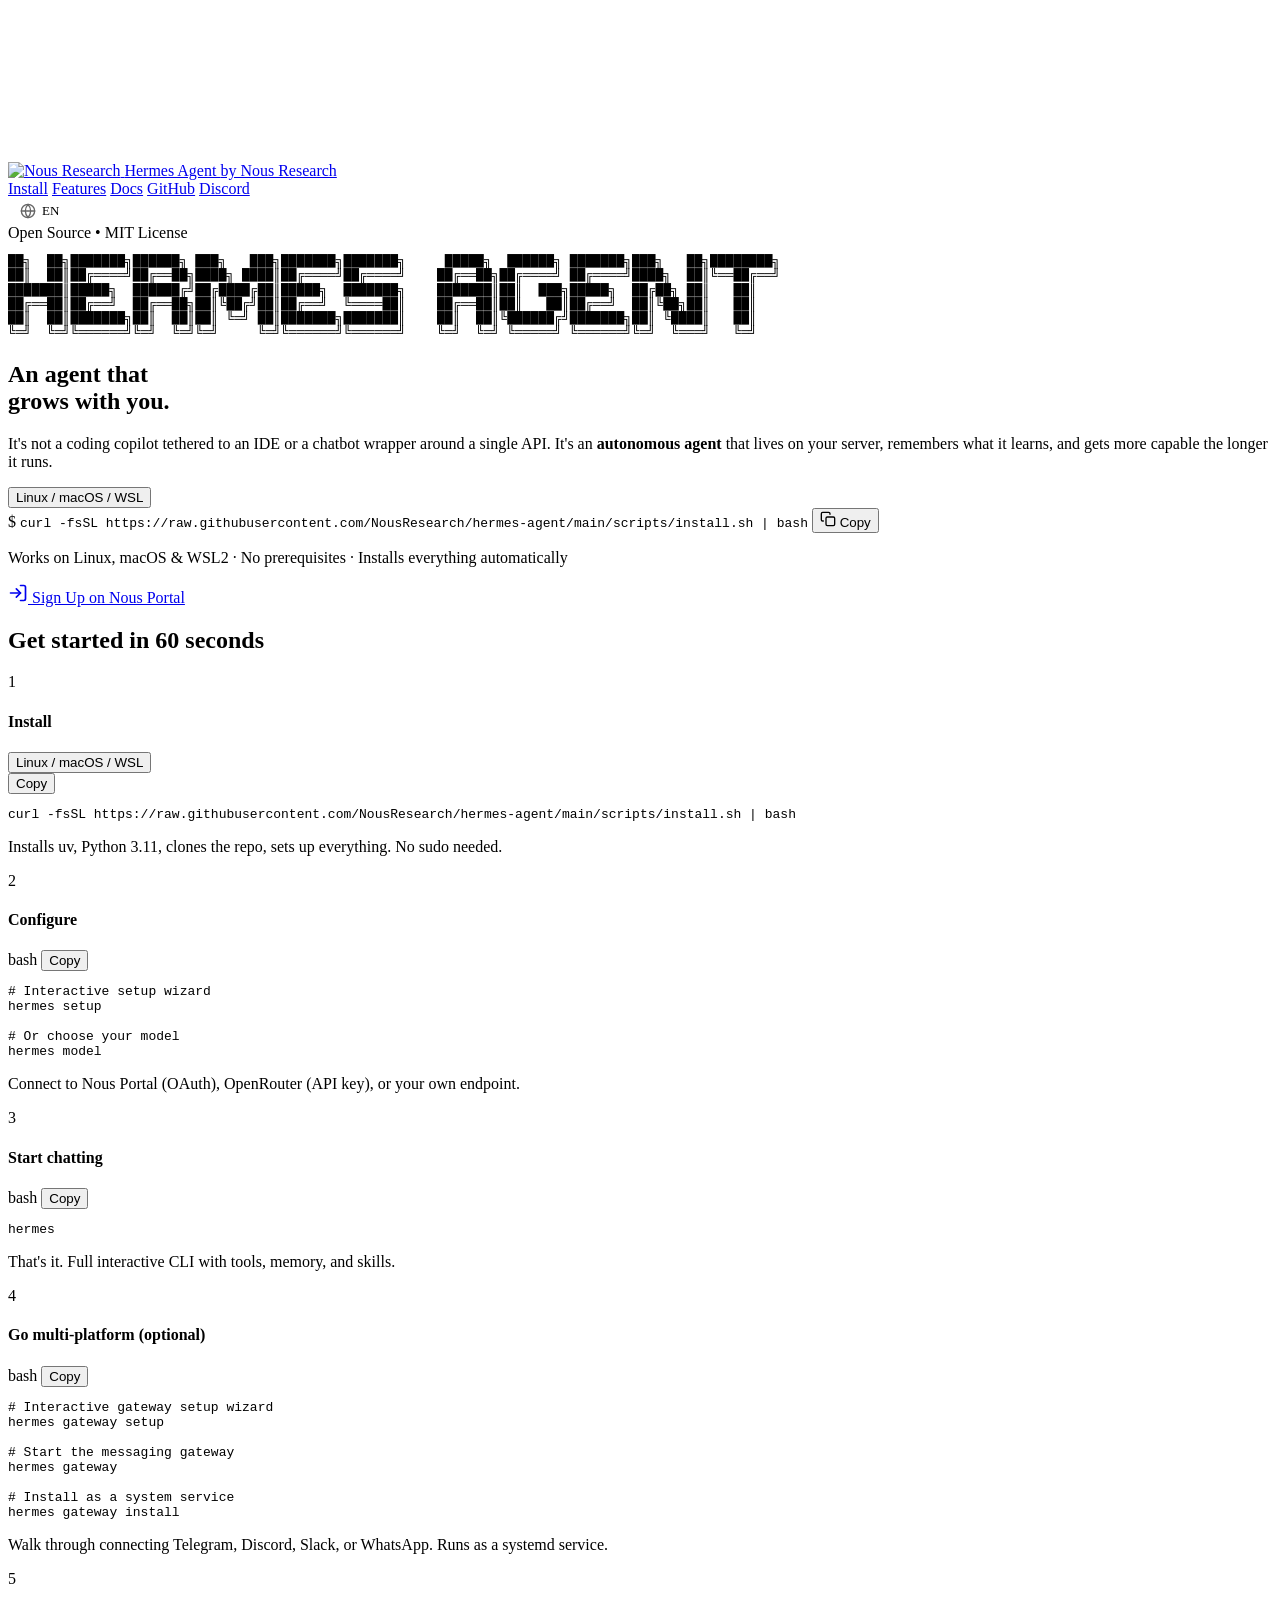
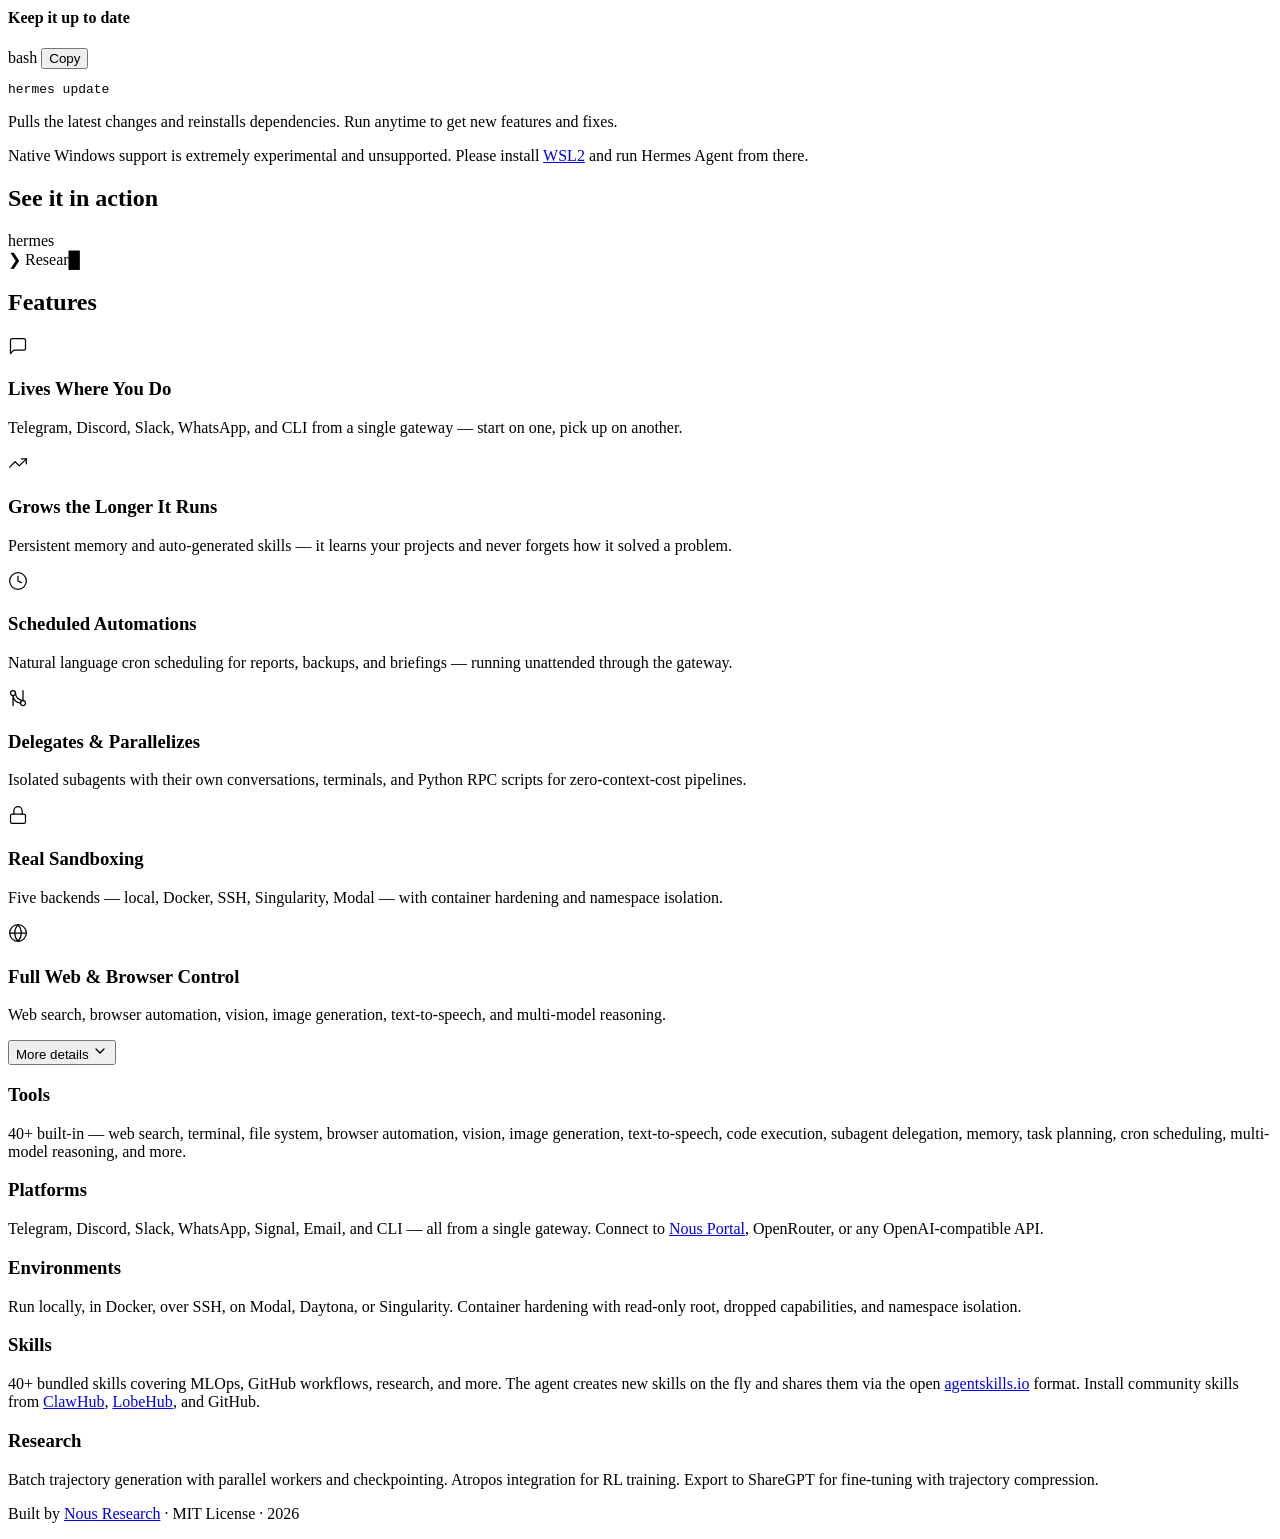
==== landingpage/index.html @ 20d43cd0 "feat: add SEO files and browser locale auto-redirect - Add robots.txt and sitemap.xml with hreflang " ====
<!doctype html>
<html lang="en">
  <head>
    <meta charset="UTF-8" />
    <meta name="viewport" content="width=device-width, initial-scale=1.0" />
    <title>Hermes Agent — An Agent That Grows With You</title>
    <meta
      name="description"
      content="An open-source agent that grows with you — learns your projects, builds its own skills, and reaches you wherever you are. By Nous Research."
    />
    <meta name="theme-color" content="#0A0E1A" />

    <meta property="og:title" content="Hermes Agent — AI Agent Framework" />
    <meta
      property="og:description"
      content="An open-source agent that grows with you. Install it, give it your messaging accounts, and it becomes a persistent personal agent — learning your projects, building its own skills, and reaching you wherever you are."
    />
    <meta property="og:type" content="website" />
    <meta property="og:url" content="https://hermes-agent.org" />
    <meta
      property="og:image"
      content="https://hermes-agent.org/hermes-agent-banner.png"
    />

    <link rel="alternate" hreflang="en" href="https://hermes-agent.org/" />
    <link rel="alternate" hreflang="ja" href="https://hermes-agent.org/ja/" />
    <link rel="alternate" hreflang="x-default" href="https://hermes-agent.org/" />
    <link rel="canonical" href="https://hermes-agent.org/" />

    <link rel="preconnect" href="https://fonts.googleapis.com" />
    <link rel="preconnect" href="https://fonts.gstatic.com" crossorigin />
    <link
      href="https://fonts.googleapis.com/css2?family=Inter:wght@300;400;500;600;700&family=JetBrains+Mono:wght@400;500&display=swap"
      rel="stylesheet"
    />

    <script
      src="https://cdnjs.cloudflare.com/ajax/libs/three.js/r128/three.min.js"
      defer
    ></script>
    <link rel="stylesheet" href="style.css" />
    <link rel="stylesheet" href="lang-switcher.css" />
    <link rel="icon" type="image/x-icon" href="favicon.ico" />
    <link rel="icon" type="image/png" sizes="32x32" href="favicon-32x32.png" />
    <link rel="icon" type="image/png" sizes="16x16" href="favicon-16x16.png" />
    <link rel="apple-touch-icon" sizes="180x180" href="apple-touch-icon.png" />
  </head>
  <body>
    <canvas id="noise-overlay"></canvas>

    <div class="ambient-glow glow-1"></div>
    <div class="ambient-glow glow-2"></div>

    <nav class="nav">
      <div class="nav-inner">
        <a href="#" class="nav-logo">
          <img src="nous-logo.png" alt="Nous Research" class="nav-nous-logo" />
          <span class="nav-brand"
            >Hermes Agent <span class="nav-by">by Nous Research</span></span
          >
        </a>
        <div class="nav-links">
          <a href="#install">Install</a>
          <a href="#features">Features</a>
          <a href="/docs/">Docs</a>
          <a
            href="https://github.com/NousResearch/hermes-agent"
            target="_blank"
            rel="noopener"
            >GitHub</a
          >
          <a
            href="https://discord.gg/NousResearch"
            target="_blank"
            rel="noopener"
            >Discord</a
          >
          <div class="lang-switcher">
            <button class="lang-btn" onclick="toggleLangMenu()" aria-label="Switch language">
              <svg width="16" height="16" viewBox="0 0 24 24" fill="none" stroke="currentColor" stroke-width="2" stroke-linecap="round" stroke-linejoin="round">
                <circle cx="12" cy="12" r="10"/>
                <line x1="2" y1="12" x2="22" y2="12"/>
                <path d="M12 2a15.3 15.3 0 0 1 4 10 15.3 15.3 0 0 1-4 10 15.3 15.3 0 0 1-4-10 15.3 15.3 0 0 1 4-10z"/>
              </svg>
              EN
            </button>
            <div class="lang-menu" id="lang-menu">
              <a href="/" class="active">English</a>
              <a href="/ja/">日本語</a>
            </div>
          </div>
        </div>
        <div class="nav-right-mobile">
          <div class="lang-switcher">
            <button class="lang-btn" onclick="toggleLangMenu()" aria-label="Switch language">
              <svg width="16" height="16" viewBox="0 0 24 24" fill="none" stroke="currentColor" stroke-width="2" stroke-linecap="round" stroke-linejoin="round">
                <circle cx="12" cy="12" r="10"/>
                <line x1="2" y1="12" x2="22" y2="12"/>
                <path d="M12 2a15.3 15.3 0 0 1 4 10 15.3 15.3 0 0 1-4 10 15.3 15.3 0 0 1-4-10 15.3 15.3 0 0 1 4-10z"/>
              </svg>
              EN
            </button>
            <div class="lang-menu" id="lang-menu-mobile">
              <a href="/" class="active">English</a>
              <a href="/ja/">日本語</a>
            </div>
          </div>
          <button
          class="nav-hamburger"
          id="nav-hamburger"
          onclick="toggleMobileNav()"
          aria-label="Toggle menu"
        >
          <span class="hamburger-bar"></span>
          <span class="hamburger-bar"></span>
          <span class="hamburger-bar"></span>
        </button>
        <div class="nav-mobile" id="nav-mobile">
          <a href="#install" onclick="toggleMobileNav()">Install</a>
          <a href="#features" onclick="toggleMobileNav()">Features</a>
          <a href="/docs/">Docs</a>
          <a
            href="https://github.com/NousResearch/hermes-agent"
            target="_blank"
            rel="noopener"
            >GitHub</a
          >
          <a
            href="https://discord.gg/NousResearch"
            target="_blank"
            rel="noopener"
            >Discord</a
          >
        </div>
      </div>
    </nav>

    <section class="hero">
      <div class="hero-content">
        <div class="hero-badge">
          <span class="badge-dot"></span>
          Open Source &bull; MIT License
        </div>

        <!-- prettier-ignore -->
        <pre class="hero-ascii" aria-hidden="true" style="font-family: monospace; line-height: 1.1">
██╗  ██╗███████╗██████╗ ███╗   ███╗███████╗███████╗     █████╗  ██████╗ ███████╗███╗   ██╗████████╗
██║  ██║██╔════╝██╔══██╗████╗ ████║██╔════╝██╔════╝    ██╔══██╗██╔════╝ ██╔════╝████╗  ██║╚══██╔══╝
███████║█████╗  ██████╔╝██╔████╔██║█████╗  ███████╗    ███████║██║  ███╗█████╗  ██╔██╗ ██║   ██║   
██╔══██║██╔══╝  ██╔══██╗██║╚██╔╝██║██╔══╝  ╚════██║    ██╔══██║██║   ██║██╔══╝  ██║╚██╗██║   ██║   
██║  ██║███████╗██║  ██║██║ ╚═╝ ██║███████╗███████║    ██║  ██║╚██████╔╝███████╗██║ ╚████║   ██║   
╚═╝  ╚═╝╚══════╝╚═╝  ╚═╝╚═╝     ╚═╝╚══════╝╚══════╝    ╚═╝  ╚═╝ ╚═════╝ ╚══════╝╚═╝  ╚═══╝   ╚═╝   
</pre>

        <h1 class="hero-title">
          An agent that<br />
          <span class="hero-gradient">grows with you.</span>
        </h1>

        <p class="hero-subtitle">
          It's not a coding copilot tethered to an IDE or a chatbot wrapper
          around a single API. It's an <strong>autonomous agent</strong> that
          lives on your server, remembers what it learns, and gets more capable
          the longer it runs.
        </p>

        <div class="hero-install">
          <div class="install-widget">
            <div class="install-widget-header">
              <div class="install-dots">
                <span class="dot dot-red"></span>
                <span class="dot dot-yellow"></span>
                <span class="dot dot-green"></span>
              </div>
              <div class="install-tabs">
                <button
                  class="install-tab active"
                  data-platform="linux"
                  onclick="switchPlatform('linux')"
                >
                  Linux / macOS / WSL
                </button>
              </div>
            </div>
            <div class="install-widget-body">
              <span class="install-prompt" id="install-prompt">$</span>
              <code id="install-command"
                >curl -fsSL
                https://raw.githubusercontent.com/NousResearch/hermes-agent/main/scripts/install.sh
                | bash</code
              >
              <button
                class="copy-btn"
                onclick="copyInstall()"
                title="Copy to clipboard"
              >
                <svg
                  width="16"
                  height="16"
                  viewBox="0 0 24 24"
                  fill="none"
                  stroke="currentColor"
                  stroke-width="2"
                  stroke-linecap="round"
                  stroke-linejoin="round"
                >
                  <rect x="9" y="9" width="13" height="13" rx="2" ry="2" />
                  <path
                    d="M5 15H4a2 2 0 0 1-2-2V4a2 2 0 0 1 2-2h9a2 2 0 0 1 2 2v1"
                  />
                </svg>
                <span class="copy-text">Copy</span>
              </button>
            </div>
          </div>
          <p class="install-note" id="install-note">
            Works on Linux, macOS & WSL2 · No prerequisites · Installs
            everything automatically
          </p>
        </div>

        <div class="hero-links">
          <a
            href="https://portal.nousresearch.com"
            class="btn btn-primary"
            target="_blank"
            rel="noopener"
          >
            <svg
              width="20"
              height="20"
              viewBox="0 0 24 24"
              fill="none"
              stroke="currentColor"
              stroke-width="2"
              stroke-linecap="round"
              stroke-linejoin="round"
            >
              <path d="M15 3h4a2 2 0 0 1 2 2v14a2 2 0 0 1-2 2h-4" />
              <polyline points="10 17 15 12 10 7" />
              <line x1="15" y1="12" x2="3" y2="12" />
            </svg>
            Sign Up on Nous Portal
          </a>
        </div>
      </div>
    </section>

    <section class="section section-install" id="install">
      <div class="container">
        <div class="section-header">
          <h2>Get started in 60 seconds</h2>
        </div>

        <div class="install-steps">
          <div class="install-step">
            <div class="step-number">1</div>
            <div class="step-content">
              <h4>Install</h4>
              <div class="code-block">
                <div class="code-header">
                  <div class="code-tabs">
                    <button
                      class="code-tab active"
                      data-platform="linux"
                      onclick="switchStepPlatform('linux')"
                    >
                      Linux / macOS / WSL
                    </button>
                  </div>
                  <button
                    class="copy-btn"
                    id="step1-copy"
                    onclick="copyText(this)"
                    data-text="curl -fsSL https://raw.githubusercontent.com/NousResearch/hermes-agent/main/scripts/install.sh | bash"
                  >
                    Copy
                  </button>
                </div>
                <pre><code id="step1-command">curl -fsSL https://raw.githubusercontent.com/NousResearch/hermes-agent/main/scripts/install.sh | bash</code></pre>
              </div>
              <p class="step-note" id="step1-note">
                Installs uv, Python 3.11, clones the repo, sets up everything.
                No sudo needed.
              </p>
            </div>
          </div>

          <div class="install-step">
            <div class="step-number">2</div>
            <div class="step-content">
              <h4>Configure</h4>
              <div class="code-block">
                <div class="code-header">
                  <span>bash</span>
                  <button
                    class="copy-btn"
                    onclick="copyText(this)"
                    data-text="hermes setup"
                  >
                    Copy
                  </button>
                </div>
                <pre><code><span class="code-comment"># Interactive setup wizard</span>
hermes setup

<span class="code-comment"># Or choose your model</span>
hermes model</code></pre>
              </div>
              <p class="step-note">
                Connect to Nous Portal (OAuth), OpenRouter (API key), or your
                own endpoint.
              </p>
            </div>
          </div>

          <div class="install-step">
            <div class="step-number">3</div>
            <div class="step-content">
              <h4>Start chatting</h4>
              <div class="code-block">
                <div class="code-header">
                  <span>bash</span>
                  <button
                    class="copy-btn"
                    onclick="copyText(this)"
                    data-text="hermes"
                  >
                    Copy
                  </button>
                </div>
                <pre><code>hermes</code></pre>
              </div>
              <p class="step-note">
                That's it. Full interactive CLI with tools, memory, and skills.
              </p>
            </div>
          </div>

          <div class="install-step">
            <div class="step-number">4</div>
            <div class="step-content">
              <h4>
                Go multi-platform <span class="step-optional">(optional)</span>
              </h4>
              <div class="code-block">
                <div class="code-header">
                  <span>bash</span>
                  <button
                    class="copy-btn"
                    onclick="copyText(this)"
                    data-text="hermes gateway setup"
                  >
                    Copy
                  </button>
                </div>
                <pre><code><span class="code-comment"># Interactive gateway setup wizard</span>
hermes gateway setup

<span class="code-comment"># Start the messaging gateway</span>
hermes gateway

<span class="code-comment"># Install as a system service</span>
hermes gateway install</code></pre>
              </div>
              <p class="step-note">
                Walk through connecting Telegram, Discord, Slack, or WhatsApp.
                Runs as a systemd service.
              </p>
            </div>
          </div>

          <div class="install-step">
            <div class="step-number">5</div>
            <div class="step-content">
              <h4>Keep it up to date</h4>
              <div class="code-block">
                <div class="code-header">
                  <span>bash</span>
                  <button
                    class="copy-btn"
                    onclick="copyText(this)"
                    data-text="hermes update"
                  >
                    Copy
                  </button>
                </div>
                <pre><code>hermes update</code></pre>
              </div>
              <p class="step-note">
                Pulls the latest changes and reinstalls dependencies. Run
                anytime to get new features and fixes.
              </p>
            </div>
          </div>
        </div>

        <div class="install-windows">
          <p>
            Native Windows support is extremely experimental and unsupported.
            Please install
            <a
              href="https://learn.microsoft.com/en-us/windows/wsl/install"
              target="_blank"
              rel="noopener"
              >WSL2</a
            >
            and run Hermes Agent from there.
          </p>
        </div>
      </div>
    </section>

    <!-- Terminal Demo -->
    <section class="section section-demo" id="demo">
      <div class="container">
        <div class="section-header">
          <h2>See it in action</h2>
        </div>

        <div class="terminal-window">
          <div class="terminal-header">
            <div class="terminal-dots">
              <span class="dot dot-red"></span>
              <span class="dot dot-yellow"></span>
              <span class="dot dot-green"></span>
            </div>
            <span class="terminal-title">hermes</span>
          </div>
          <div class="terminal-body" id="terminal-demo"></div>
        </div>
      </div>
    </section>

    <!-- Features + Specs -->
    <section class="section" id="features">
      <div class="container">
        <div class="section-header">
          <h2>Features</h2>
        </div>

        <div class="features-grid">
          <div class="feature-card">
            <div class="feature-header">
              <div class="feature-icon">
                <svg
                  width="20"
                  height="20"
                  viewBox="0 0 24 24"
                  fill="none"
                  stroke="currentColor"
                  stroke-width="1.5"
                  stroke-linecap="round"
                  stroke-linejoin="round"
                >
                  <path
                    d="M21 15a2 2 0 0 1-2 2H7l-4 4V5a2 2 0 0 1 2-2h14a2 2 0 0 1 2 2z"
                  />
                </svg>
              </div>
              <h3>Lives Where You Do</h3>
            </div>
            <p>
              Telegram, Discord, Slack, WhatsApp, and CLI from a single gateway
              — start on one, pick up on another.
            </p>
          </div>

          <div class="feature-card">
            <div class="feature-header">
              <div class="feature-icon">
                <svg
                  width="20"
                  height="20"
                  viewBox="0 0 24 24"
                  fill="none"
                  stroke="currentColor"
                  stroke-width="1.5"
                  stroke-linecap="round"
                  stroke-linejoin="round"
                >
                  <polyline points="22 7 13.5 15.5 8.5 10.5 2 17" />
                  <polyline points="16 7 22 7 22 13" />
                </svg>
              </div>
              <h3>Grows the Longer It Runs</h3>
            </div>
            <p>
              Persistent memory and auto-generated skills — it learns your
              projects and never forgets how it solved a problem.
            </p>
          </div>

          <div class="feature-card">
            <div class="feature-header">
              <div class="feature-icon">
                <svg
                  width="20"
                  height="20"
                  viewBox="0 0 24 24"
                  fill="none"
                  stroke="currentColor"
                  stroke-width="1.5"
                  stroke-linecap="round"
                  stroke-linejoin="round"
                >
                  <circle cx="12" cy="12" r="10" />
                  <polyline points="12 6 12 12 16 14" />
                </svg>
              </div>
              <h3>Scheduled Automations</h3>
            </div>
            <p>
              Natural language cron scheduling for reports, backups, and
              briefings — running unattended through the gateway.
            </p>
          </div>

          <div class="feature-card">
            <div class="feature-header">
              <div class="feature-icon">
                <svg
                  width="20"
                  height="20"
                  viewBox="0 0 24 24"
                  fill="none"
                  stroke="currentColor"
                  stroke-width="1.5"
                  stroke-linecap="round"
                  stroke-linejoin="round"
                >
                  <circle cx="18" cy="18" r="3" />
                  <circle cx="6" cy="6" r="3" />
                  <path d="M6 21V9a9 9 0 0 0 9 9" />
                  <path d="M18 3v12a9 9 0 0 1-9-9" />
                </svg>
              </div>
              <h3>Delegates & Parallelizes</h3>
            </div>
            <p>
              Isolated subagents with their own conversations, terminals, and
              Python RPC scripts for zero-context-cost pipelines.
            </p>
          </div>

          <div class="feature-card">
            <div class="feature-header">
              <div class="feature-icon">
                <svg
                  width="20"
                  height="20"
                  viewBox="0 0 24 24"
                  fill="none"
                  stroke="currentColor"
                  stroke-width="1.5"
                  stroke-linecap="round"
                  stroke-linejoin="round"
                >
                  <rect x="3" y="11" width="18" height="11" rx="2" ry="2" />
                  <path d="M7 11V7a5 5 0 0 1 10 0v4" />
                </svg>
              </div>
              <h3>Real Sandboxing</h3>
            </div>
            <p>
              Five backends — local, Docker, SSH, Singularity, Modal — with
              container hardening and namespace isolation.
            </p>
          </div>

          <div class="feature-card">
            <div class="feature-header">
              <div class="feature-icon">
                <svg
                  width="20"
                  height="20"
                  viewBox="0 0 24 24"
                  fill="none"
                  stroke="currentColor"
                  stroke-width="1.5"
                  stroke-linecap="round"
                  stroke-linejoin="round"
                >
                  <circle cx="12" cy="12" r="10" />
                  <line x1="2" y1="12" x2="22" y2="12" />
                  <path
                    d="M12 2a15.3 15.3 0 0 1 4 10 15.3 15.3 0 0 1-4 10 15.3 15.3 0 0 1-4-10 15.3 15.3 0 0 1 4-10z"
                  />
                </svg>
              </div>
              <h3>Full Web & Browser Control</h3>
            </div>
            <p>
              Web search, browser automation, vision, image generation,
              text-to-speech, and multi-model reasoning.
            </p>
          </div>
        </div>

        <div class="features-more">
          <button class="more-toggle" onclick="toggleSpecs()" id="specs-toggle">
            <span class="toggle-label">More details</span>
            <svg
              class="more-chevron"
              width="16"
              height="16"
              viewBox="0 0 24 24"
              fill="none"
              stroke="currentColor"
              stroke-width="2"
              stroke-linecap="round"
              stroke-linejoin="round"
            >
              <polyline points="6 9 12 15 18 9" />
            </svg>
          </button>
        </div>

        <div class="specs-wrapper" id="specs-wrapper">
          <div class="specs-list">
            <div class="spec-row">
              <h3 class="spec-label">Tools</h3>
              <p class="spec-value">
                40+ built-in — web search, terminal, file system, browser
                automation, vision, image generation, text-to-speech, code
                execution, subagent delegation, memory, task planning, cron
                scheduling, multi-model reasoning, and more.
              </p>
            </div>

            <div class="spec-row">
              <h3 class="spec-label">Platforms</h3>
              <p class="spec-value">
                Telegram, Discord, Slack, WhatsApp, Signal, Email, and CLI — all
                from a single gateway. Connect to
                <a
                  href="https://portal.nousresearch.com"
                  target="_blank"
                  rel="noopener"
                  >Nous Portal</a
                >, OpenRouter, or any OpenAI-compatible API.
              </p>
            </div>

            <div class="spec-row">
              <h3 class="spec-label">Environments</h3>
              <p class="spec-value">
                Run locally, in Docker, over SSH, on Modal, Daytona, or
                Singularity. Container hardening with read-only root, dropped
                capabilities, and namespace isolation.
              </p>
            </div>

            <div class="spec-row">
              <h3 class="spec-label">Skills</h3>
              <p class="spec-value">
                40+ bundled skills covering MLOps, GitHub workflows, research,
                and more. The agent creates new skills on the fly and shares
                them via the open
                <a href="https://agentskills.io" target="_blank" rel="noopener"
                  >agentskills.io</a
                >
                format. Install community skills from
                <a href="https://clawhub.ai" target="_blank" rel="noopener"
                  >ClawHub</a
                >,
                <a href="https://lobehub.com" target="_blank" rel="noopener"
                  >LobeHub</a
                >, and GitHub.
              </p>
            </div>

            <div class="spec-row">
              <h3 class="spec-label">Research</h3>
              <p class="spec-value">
                Batch trajectory generation with parallel workers and
                checkpointing. Atropos integration for RL training. Export to
                ShareGPT for fine-tuning with trajectory compression.
              </p>
            </div>
          </div>
        </div>
      </div>
    </section>

    <footer class="footer">
      <div class="container">
        <p class="footer-copy">
          Built by
          <a href="https://nousresearch.com" target="_blank" rel="noopener"
            >Nous Research</a
          >
          &middot; MIT License &middot; 2026
        </p>
      </div>
    </footer>

    <script src="script.js"></script>
    <script>
      // Auto-redirect Japanese browsers (once, respecting manual choice)
      (function() {
        if (localStorage.getItem('hermes-lang')) return;
        var lang = navigator.language || navigator.userLanguage || '';
        if (lang.substring(0, 2) === 'ja') {
          localStorage.setItem('hermes-lang', 'ja');
          window.location.href = '/ja/';
        }
      })();
    </script>
  </body>
</html>
---- landingpage/lang-switcher.css ----
/* =========================================================================
   Language Switcher
   ========================================================================= */

.lang-switcher {
    position: relative;
}

.lang-btn {
    display: inline-flex;
    align-items: center;
    gap: 6px;
    background: none;
    border: 1px solid var(--border);
    color: var(--text-dim);
    font-family: var(--font-sans);
    font-size: 13px;
    font-weight: 500;
    padding: 5px 12px;
    border-radius: 6px;
    cursor: pointer;
    transition: color 0.2s var(--ease-out-quad), border-color 0.2s var(--ease-out-quad), background 0.2s var(--ease-out-quad);
}

.lang-btn:hover {
    color: #fff;
    border-color: var(--border-hover);
    background: rgba(48, 80, 255, 0.08);
}

.lang-btn svg {
    opacity: 0.6;
    flex-shrink: 0;
}

.lang-menu {
    display: none;
    position: absolute;
    top: calc(100% + 8px);
    right: 0;
    min-width: 130px;
    background: rgba(18, 24, 42, 0.98);
    backdrop-filter: blur(16px);
    -webkit-backdrop-filter: blur(16px);
    border: 1px solid var(--border-hover);
    border-radius: var(--radius-sm);
    padding: 6px;
    z-index: 200;
    box-shadow: 0 8px 32px rgba(0, 0, 0, 0.4);
}

.lang-menu.open {
    display: block;
}

.lang-menu a {
    display: block;
    padding: 8px 12px;
    color: var(--text-dim);
    font-size: 13px;
    font-weight: 500;
    border-radius: 4px;
    transition: color 0.15s var(--ease-out-quad), background 0.15s var(--ease-out-quad);
}

.lang-menu a:hover {
    color: #fff;
    background: rgba(48, 80, 255, 0.12);
}

.lang-menu a.active {
    color: var(--primary-light);
    background: rgba(48, 80, 255, 0.08);
}

/* Mobile: show lang switcher + hamburger side by side */
.nav-right-mobile {
    display: none;
    align-items: center;
    gap: 8px;
}

@media (max-width: 640px) {
    .nav-right-mobile {
        display: flex;
    }

    /* Hide the lang switcher inside .nav-links on mobile (it's in nav-right-mobile instead) */
    .nav-links .lang-switcher {
        display: none;
    }
}
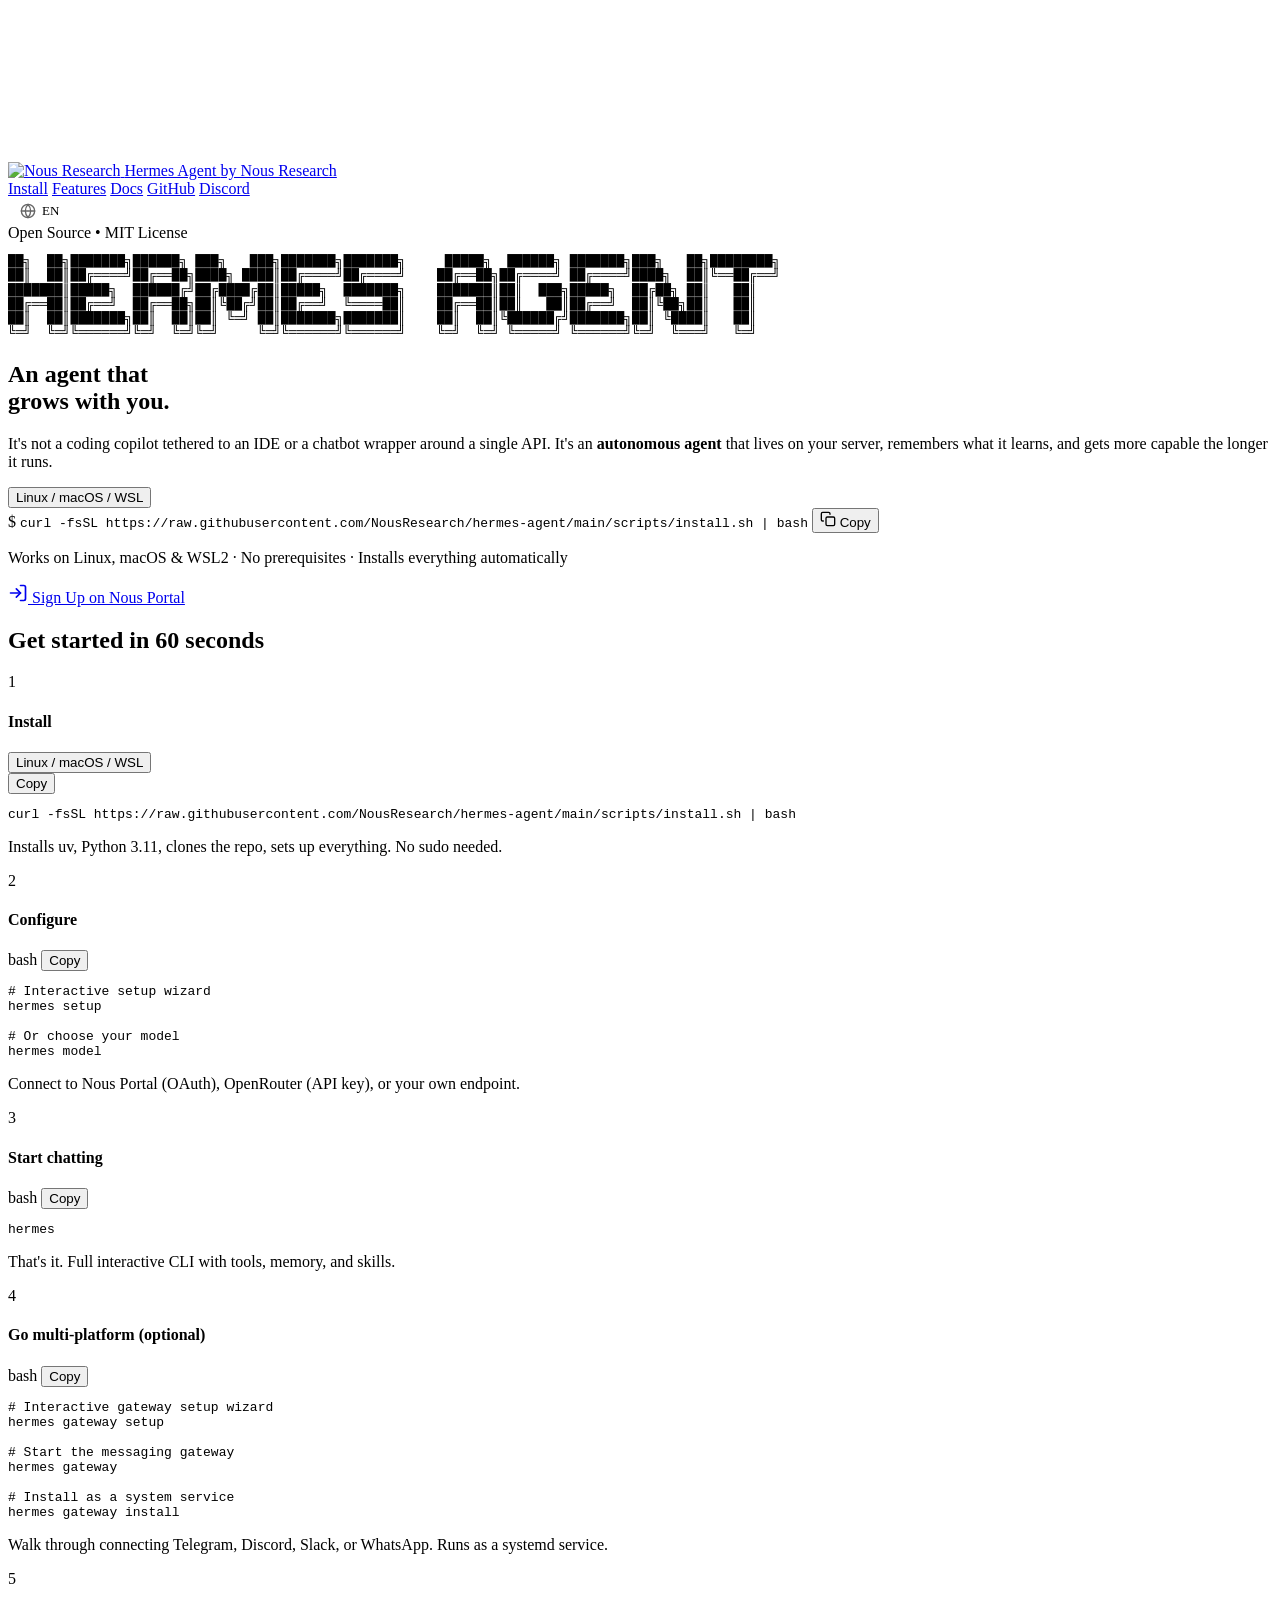
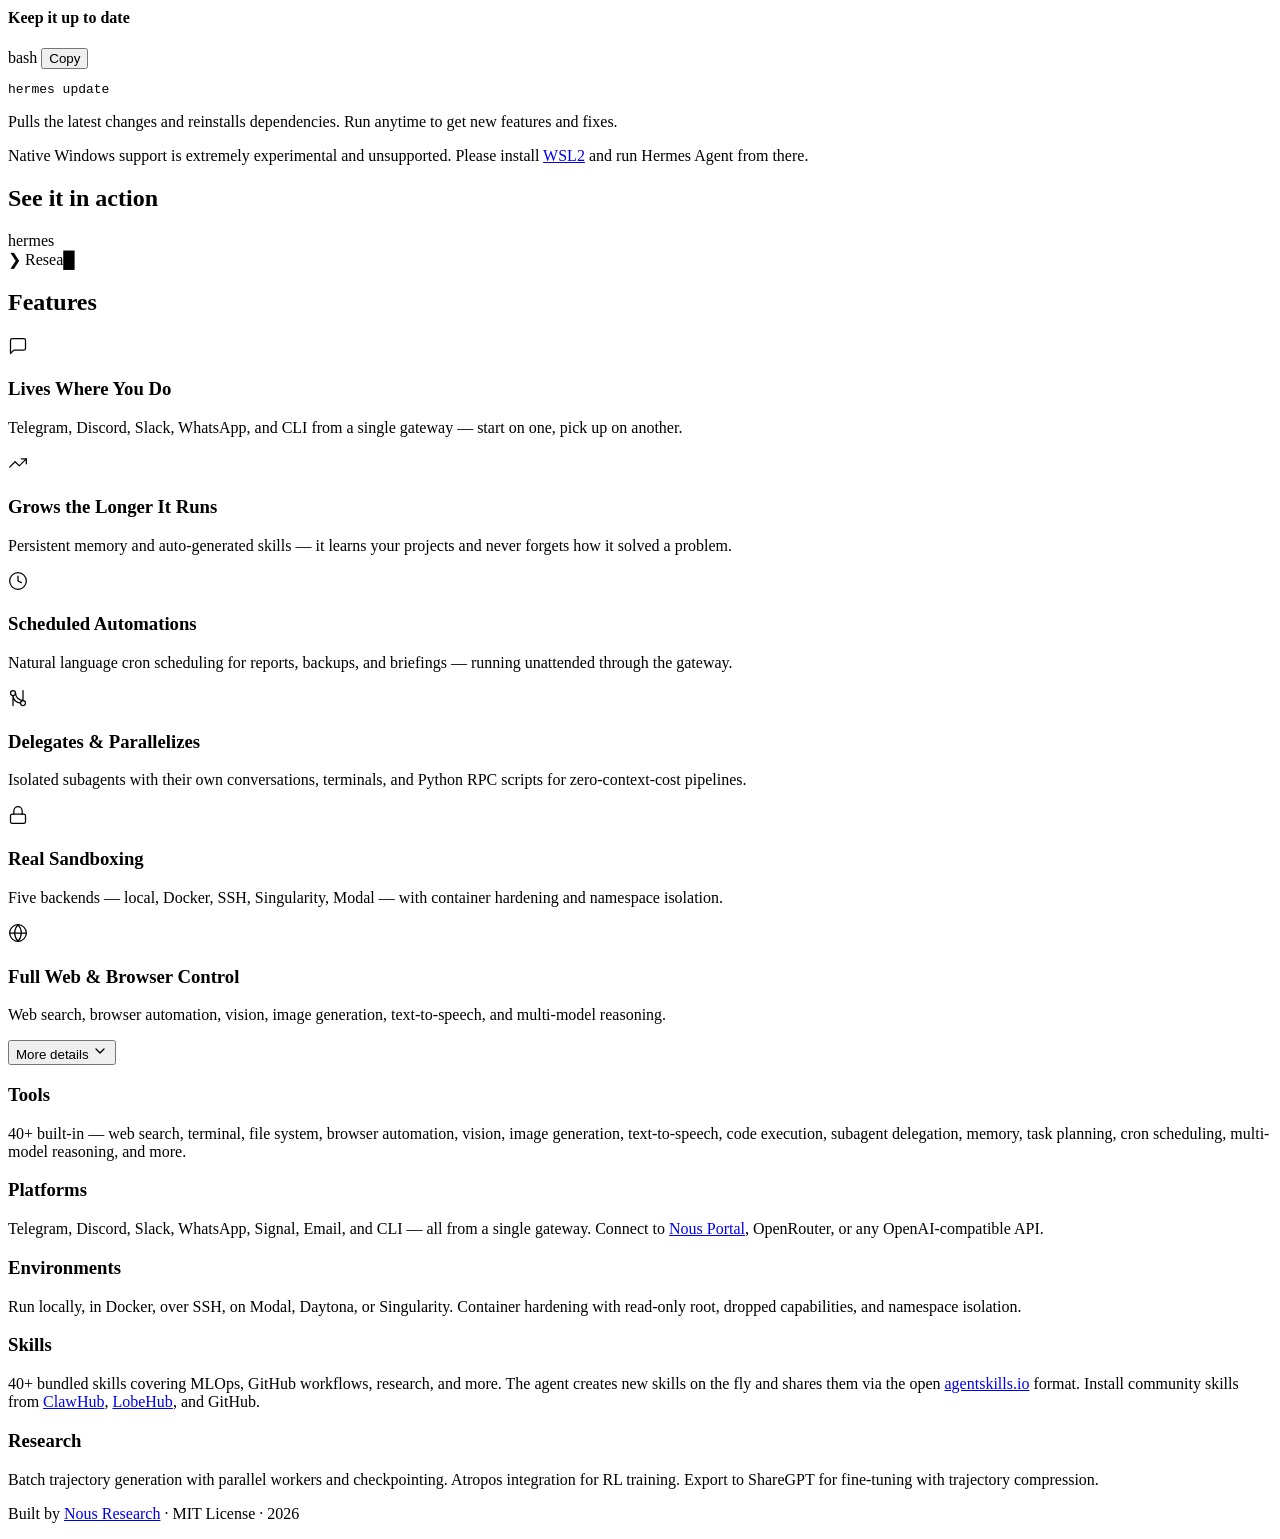
==== commit f48fb902: "feat: add PWA manifest for installable web app support Co-Authored-By: Claude Opus 4.6 <noreply@anth" ====
--- a/landingpage/index.html
+++ b/landingpage/index.html
@@ -44,6 +44,7 @@
     <link rel="icon" type="image/png" sizes="32x32" href="favicon-32x32.png" />
     <link rel="icon" type="image/png" sizes="16x16" href="favicon-16x16.png" />
     <link rel="apple-touch-icon" sizes="180x180" href="apple-touch-icon.png" />
+    <link rel="manifest" href="manifest.json" />
   </head>
   <body>
     <canvas id="noise-overlay"></canvas>
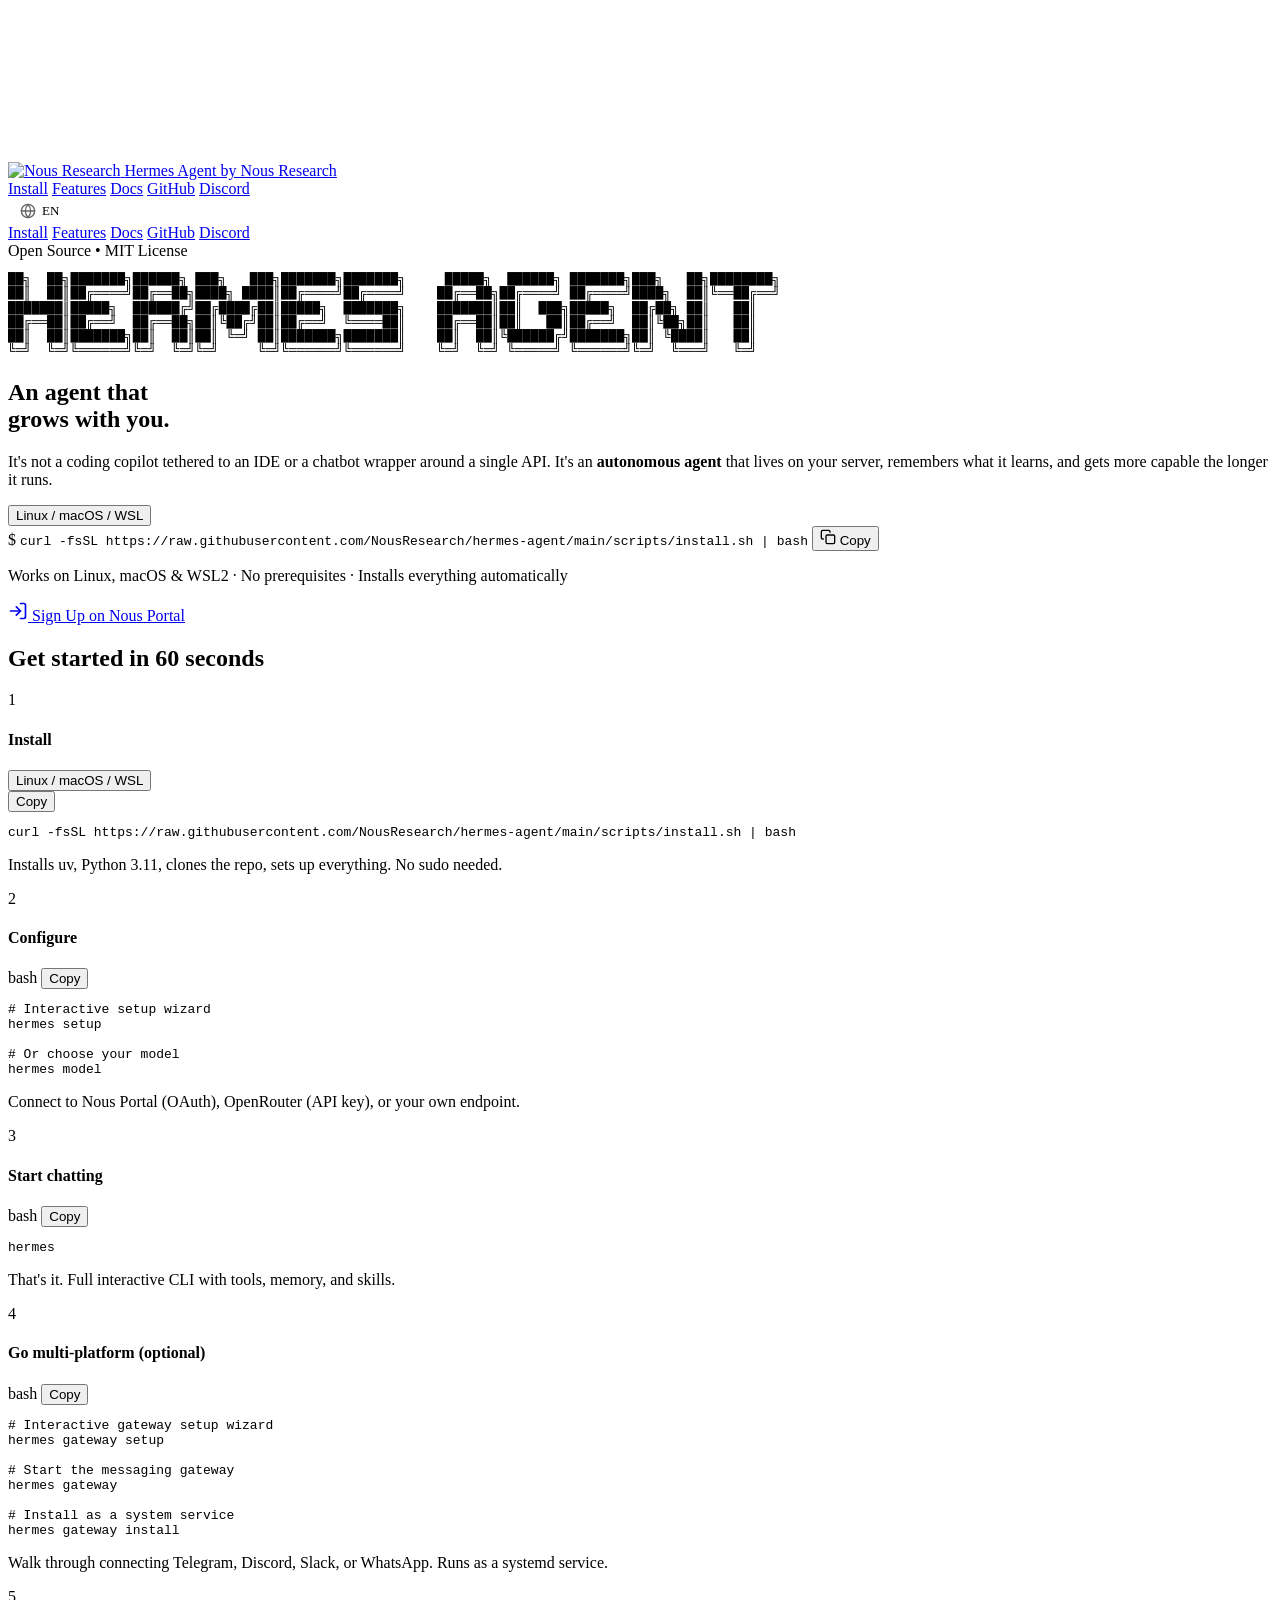
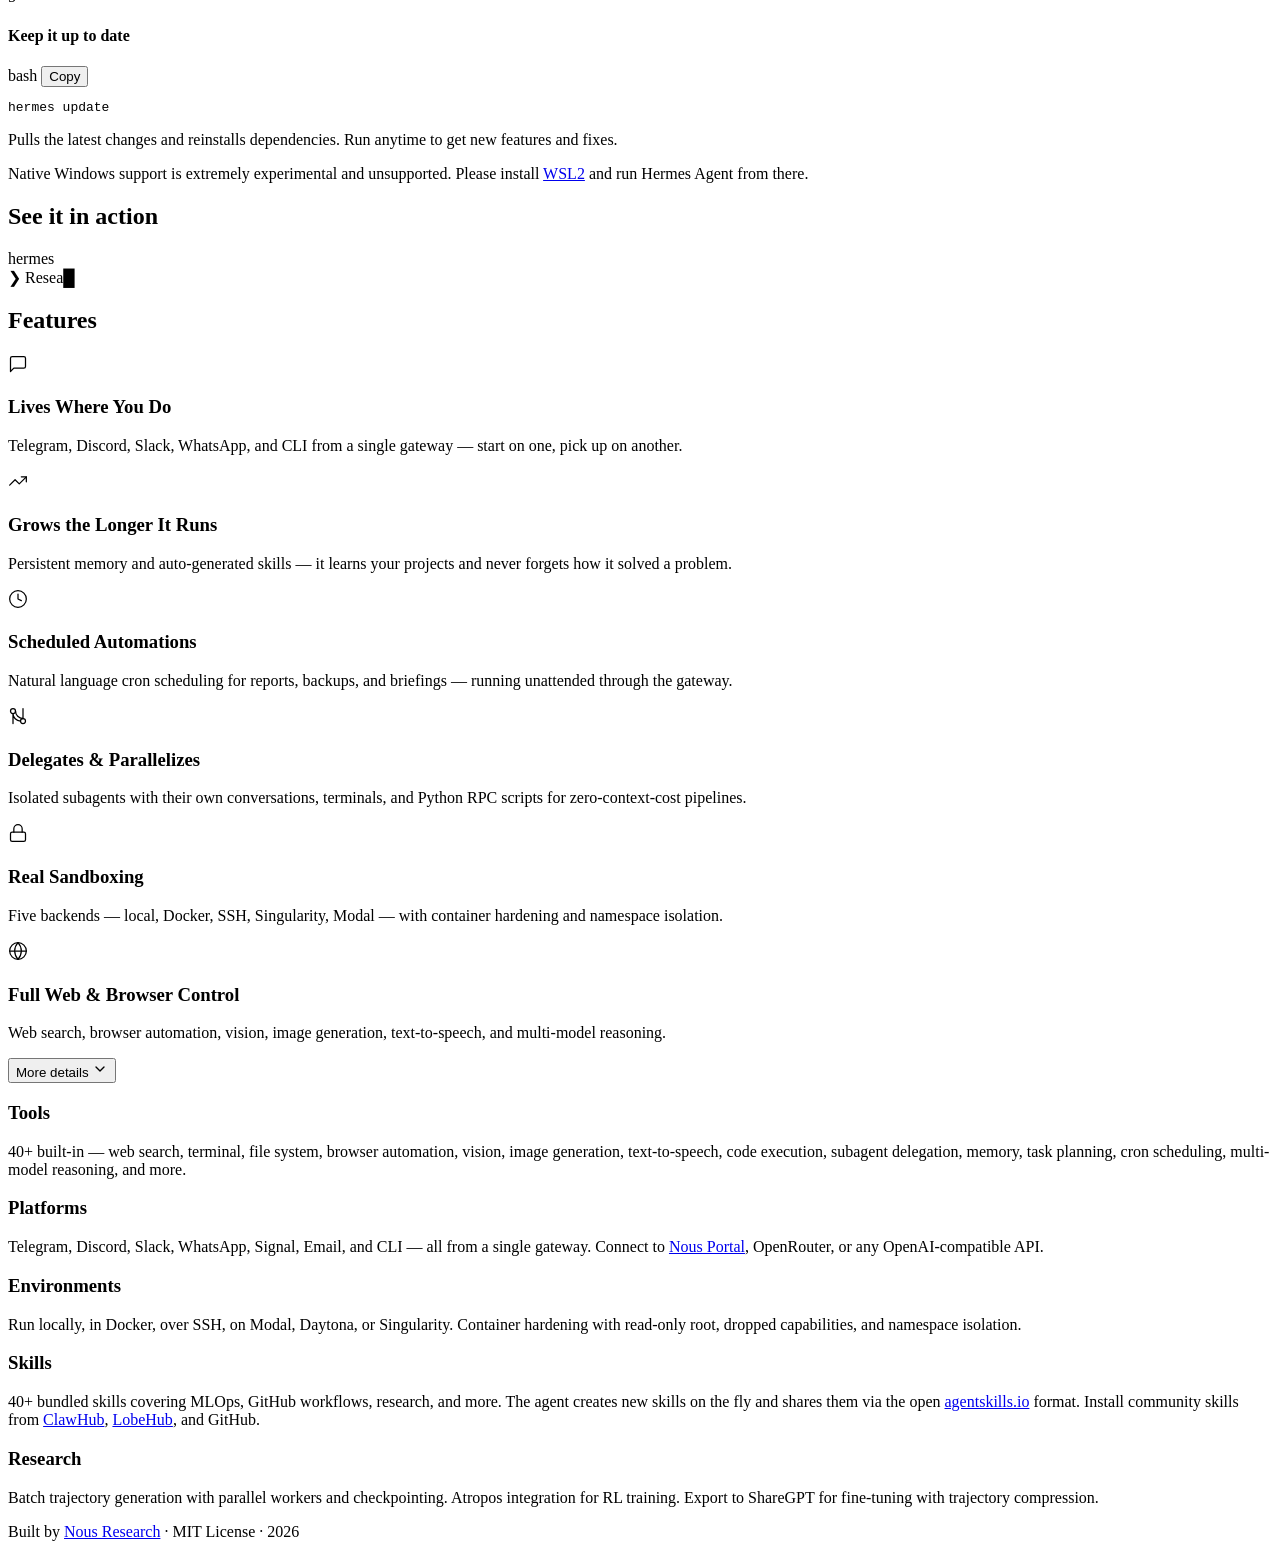
==== commit 542b3a9a: "fix: correct nav HTML structure for mobile layout Move nav-mobile div outside of nav-right-mobile wr" ====
--- a/landingpage/index.html
+++ b/landingpage/index.html
@@ -107,15 +107,16 @@
             </div>
           </div>
           <button
-          class="nav-hamburger"
-          id="nav-hamburger"
-          onclick="toggleMobileNav()"
-          aria-label="Toggle menu"
-        >
-          <span class="hamburger-bar"></span>
-          <span class="hamburger-bar"></span>
-          <span class="hamburger-bar"></span>
-        </button>
+            class="nav-hamburger"
+            id="nav-hamburger"
+            onclick="toggleMobileNav()"
+            aria-label="Toggle menu"
+          >
+            <span class="hamburger-bar"></span>
+            <span class="hamburger-bar"></span>
+            <span class="hamburger-bar"></span>
+          </button>
+        </div>
         <div class="nav-mobile" id="nav-mobile">
           <a href="#install" onclick="toggleMobileNav()">Install</a>
           <a href="#features" onclick="toggleMobileNav()">Features</a>
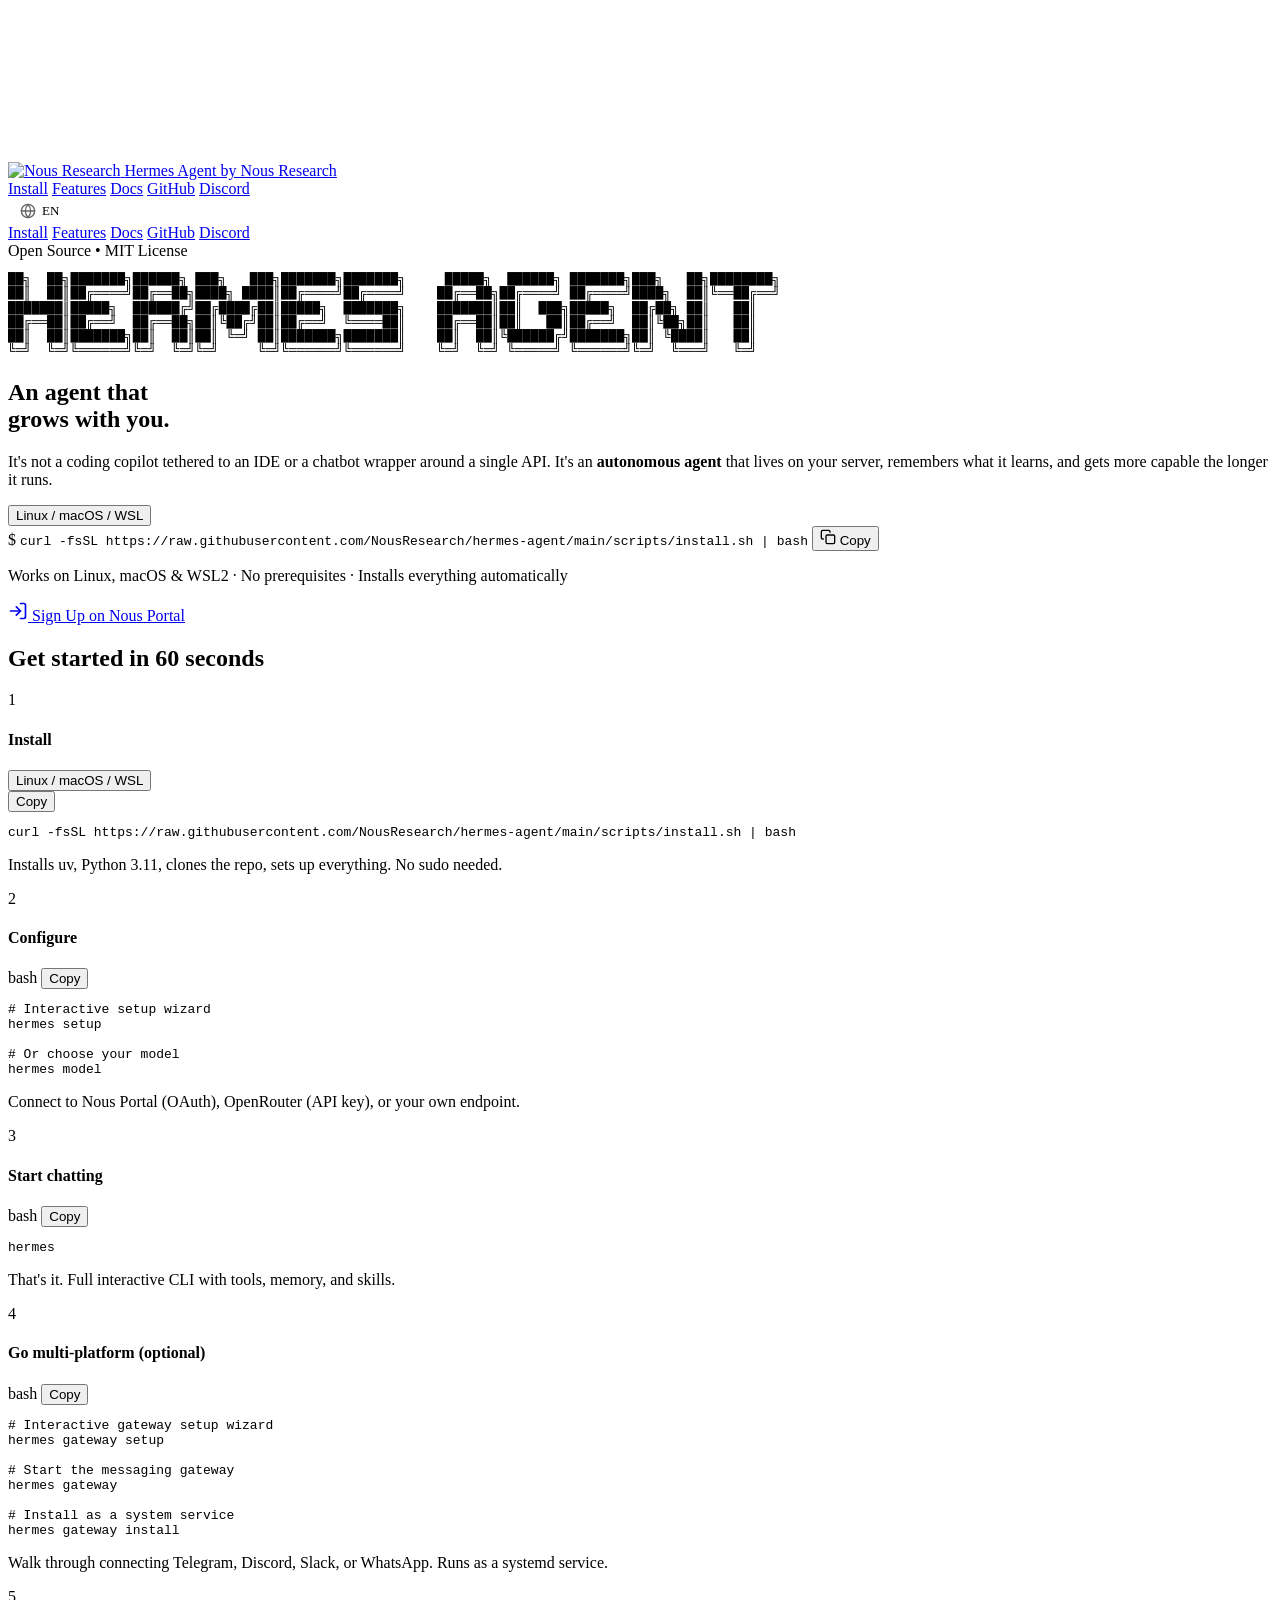
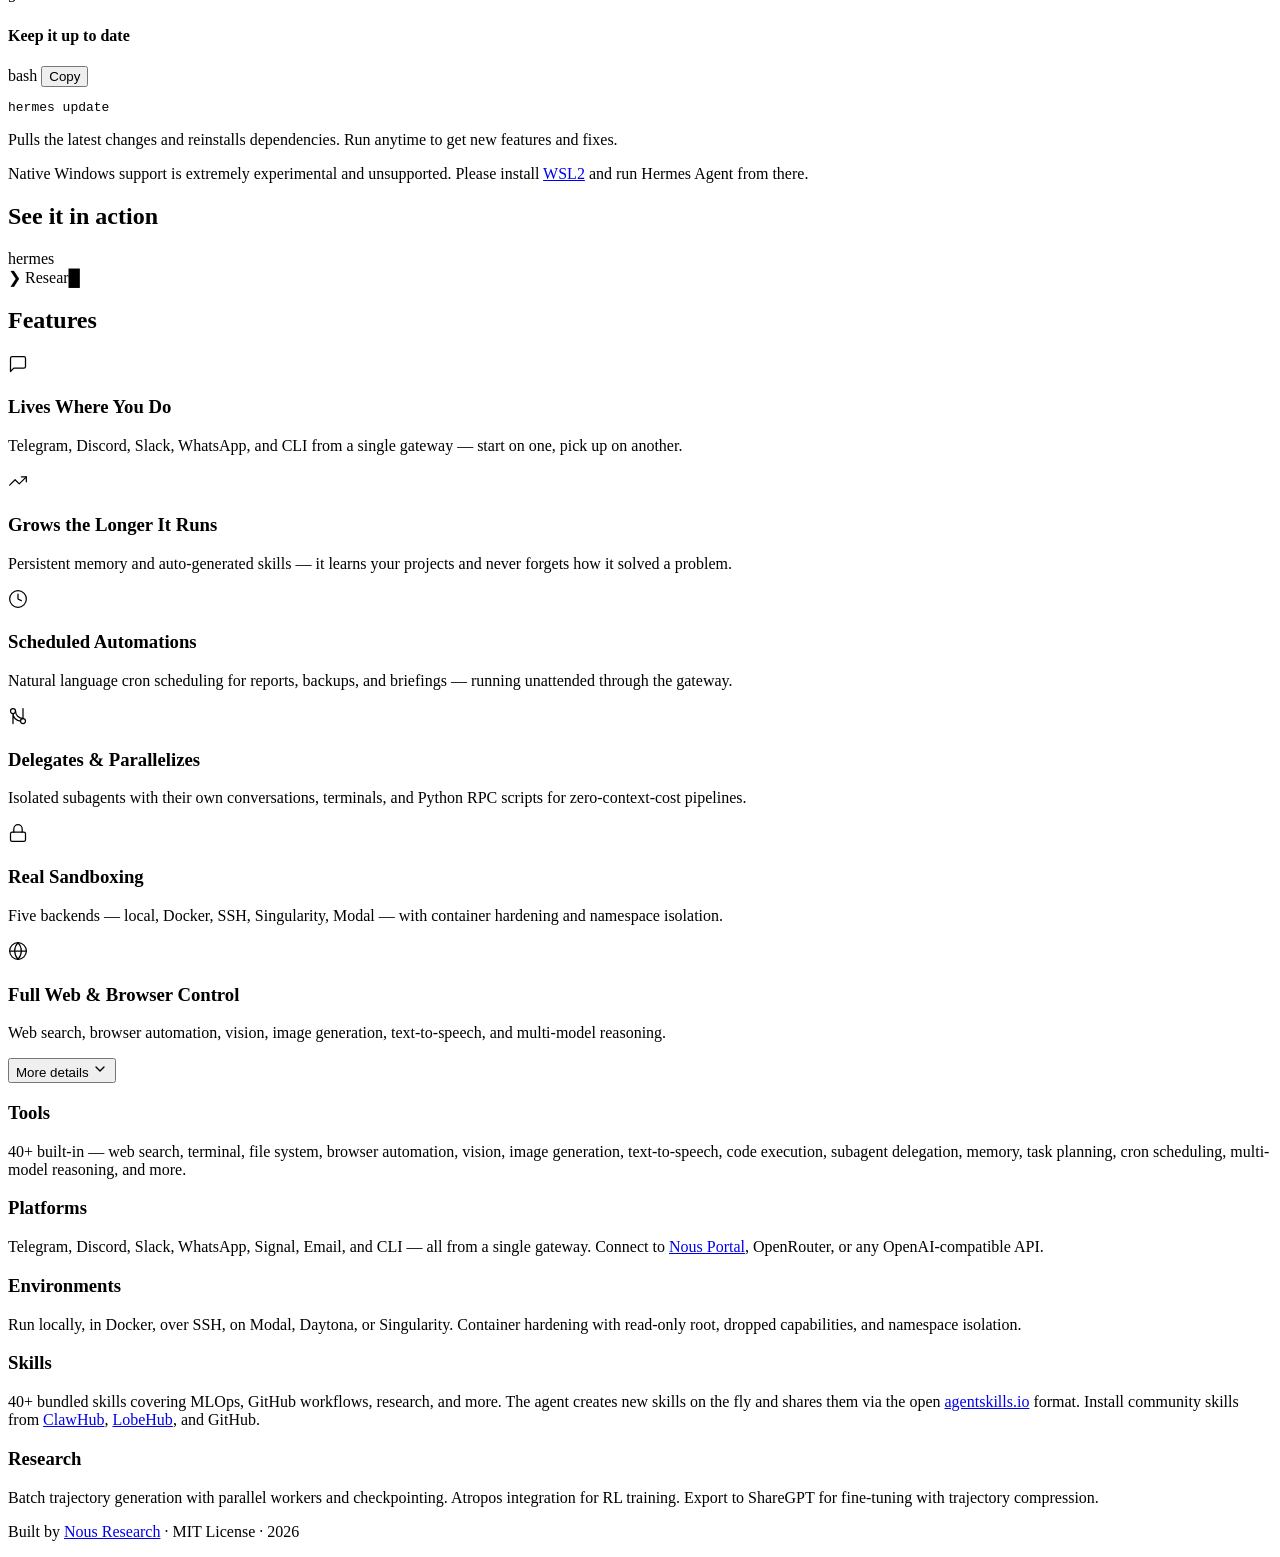
==== commit 349df517: "feat: add JSON-LD structured data and polish JA footer - Add Schema.org SoftwareApplication structur" ====
--- a/landingpage/index.html
+++ b/landingpage/index.html
@@ -45,6 +45,30 @@
     <link rel="icon" type="image/png" sizes="16x16" href="favicon-16x16.png" />
     <link rel="apple-touch-icon" sizes="180x180" href="apple-touch-icon.png" />
     <link rel="manifest" href="manifest.json" />
+
+    <script type="application/ld+json">
+    {
+      "@context": "https://schema.org",
+      "@type": "SoftwareApplication",
+      "name": "Hermes Agent",
+      "description": "An open-source AI agent that grows with you — learns your projects, builds its own skills, and reaches you wherever you are.",
+      "url": "https://hermes-agent.org/",
+      "applicationCategory": "DeveloperApplication",
+      "operatingSystem": "Linux, macOS, WSL2",
+      "license": "https://opensource.org/licenses/MIT",
+      "author": {
+        "@type": "Organization",
+        "name": "Nous Research",
+        "url": "https://nousresearch.com"
+      },
+      "offers": {
+        "@type": "Offer",
+        "price": "0",
+        "priceCurrency": "USD"
+      },
+      "inLanguage": ["en", "ja"]
+    }
+    </script>
   </head>
   <body>
     <canvas id="noise-overlay"></canvas>
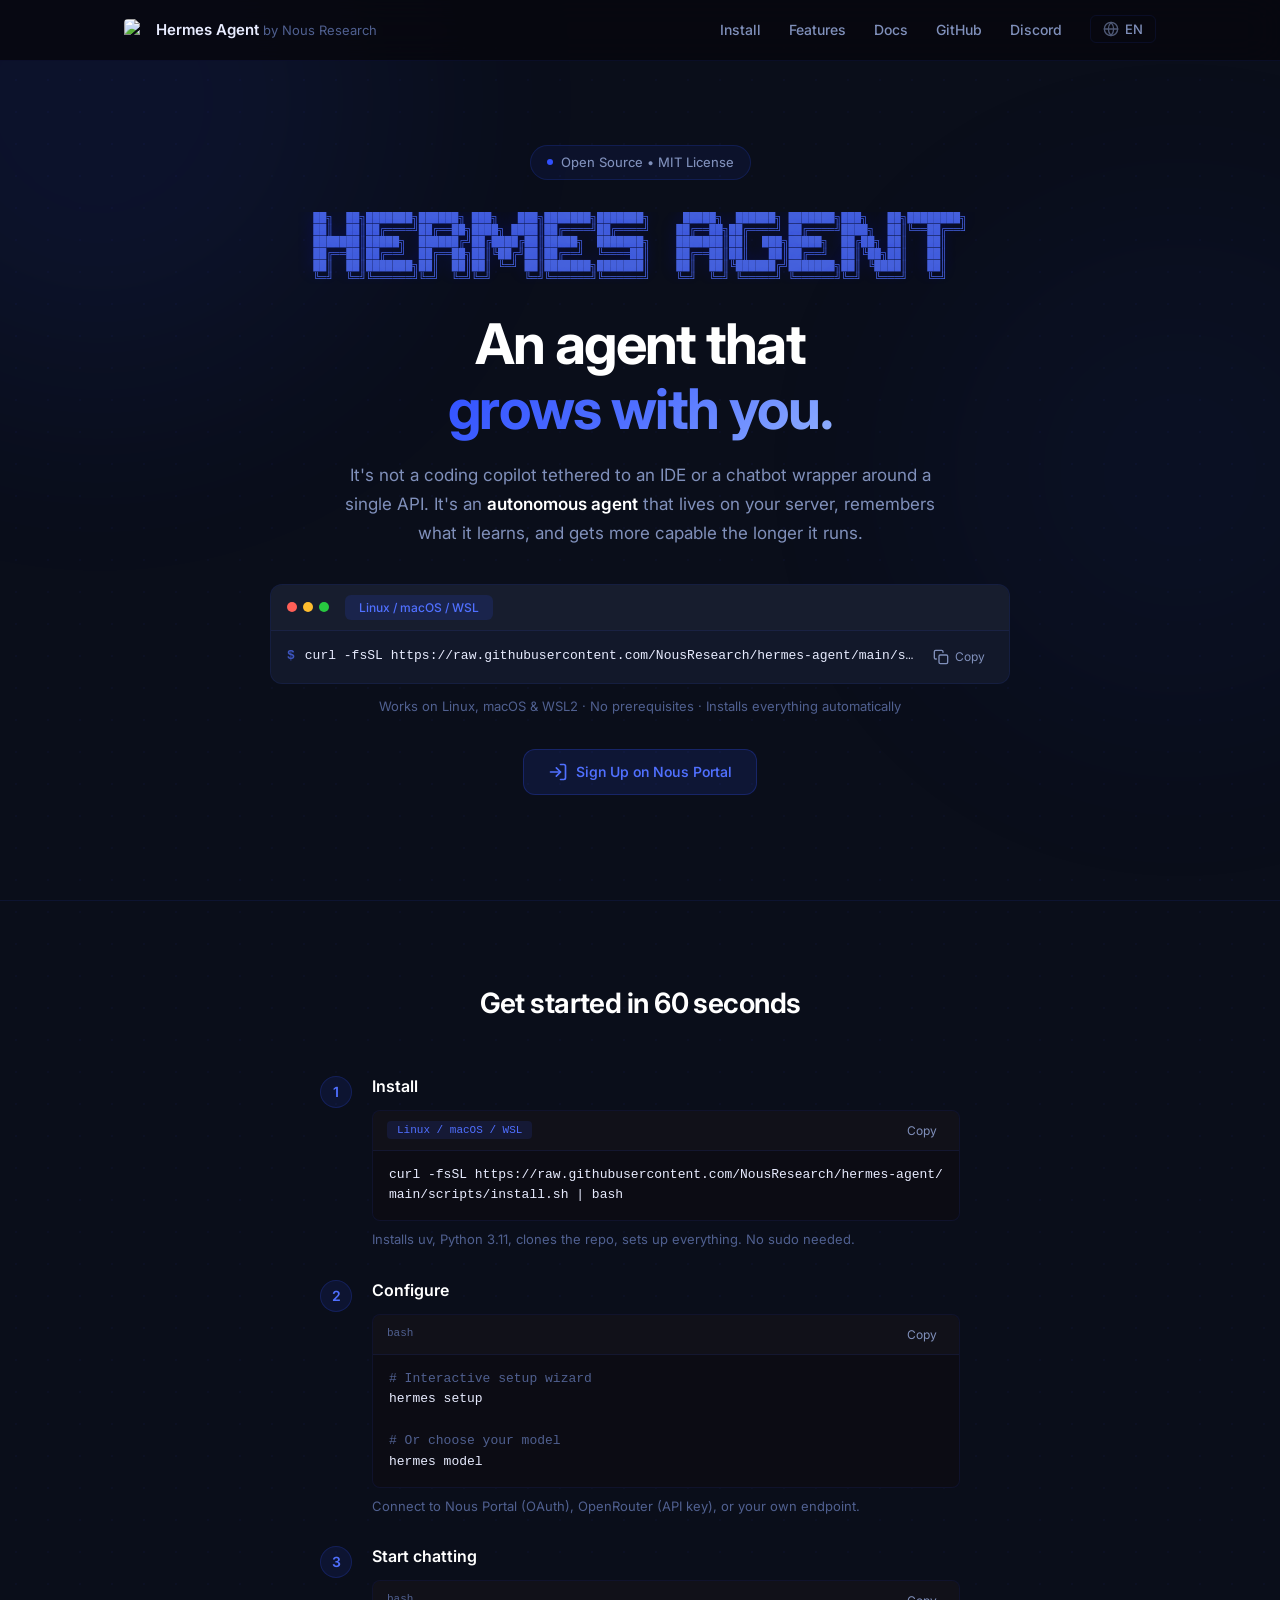
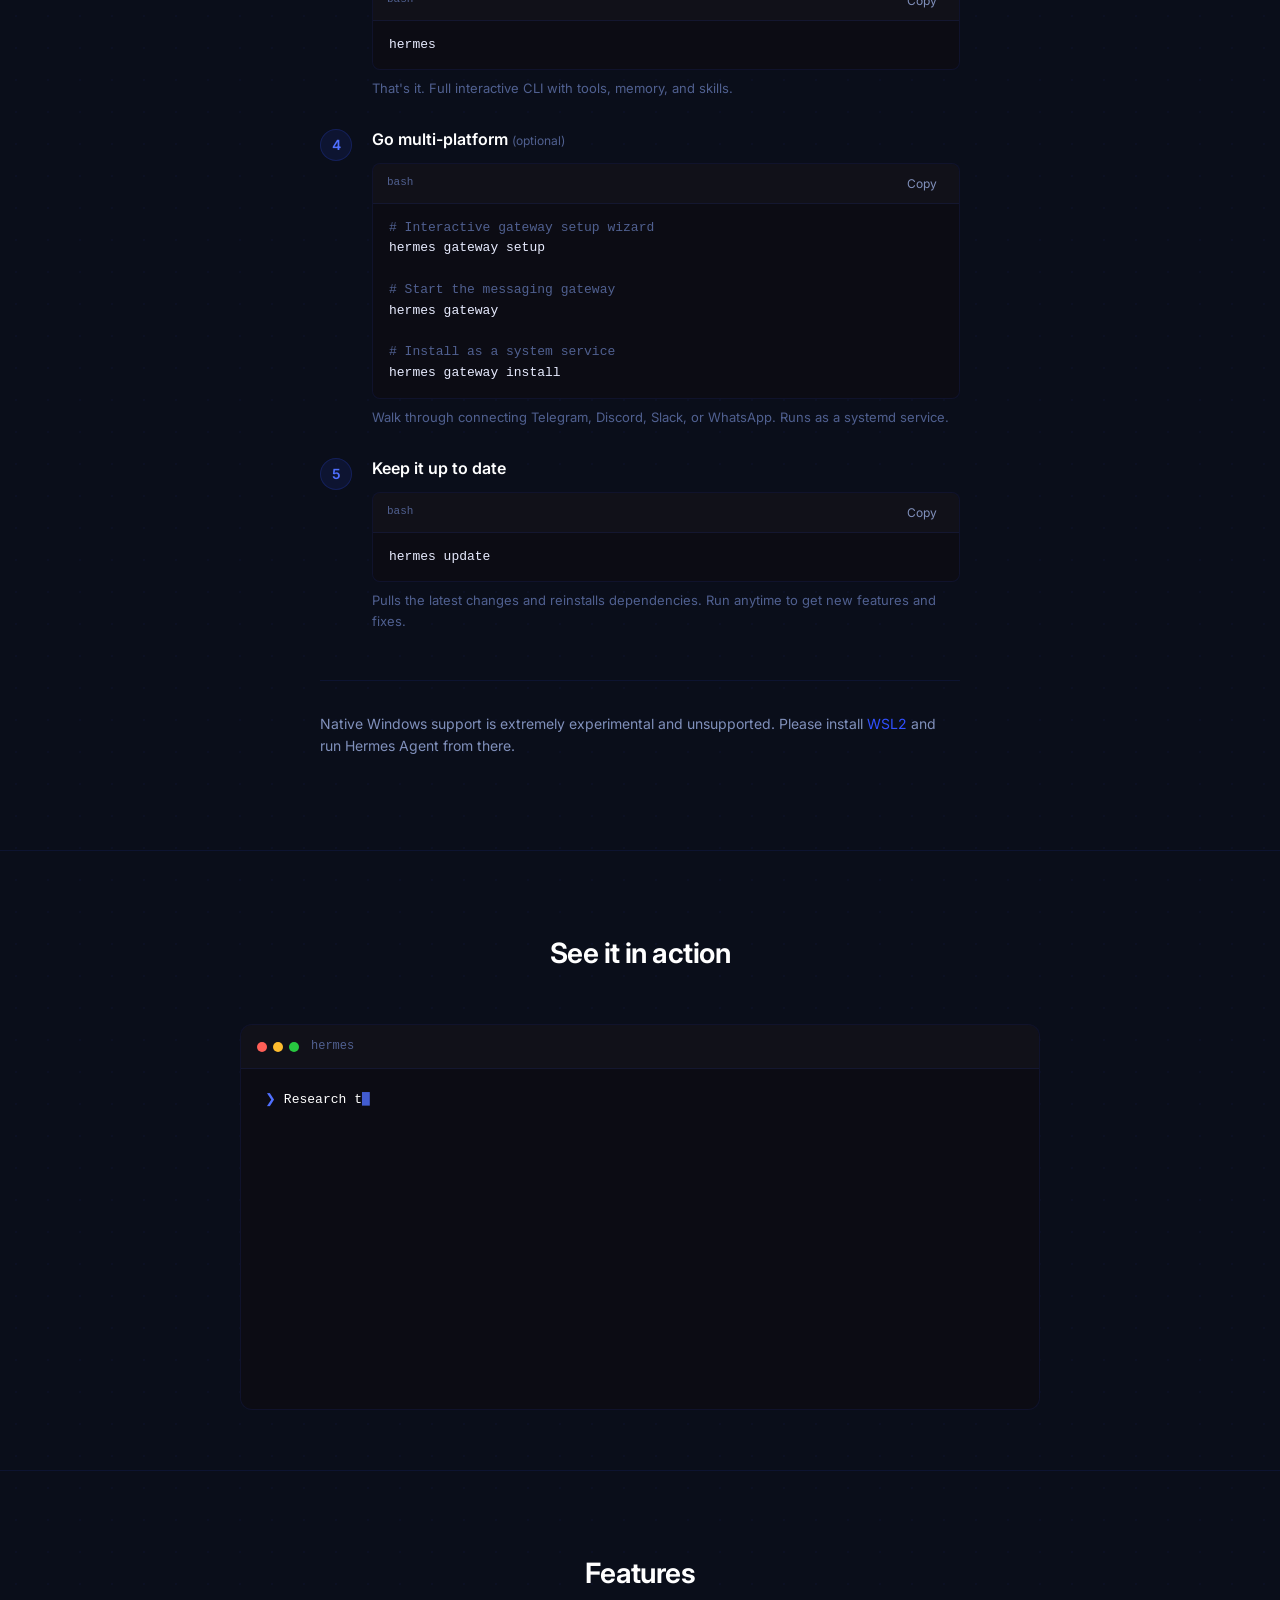
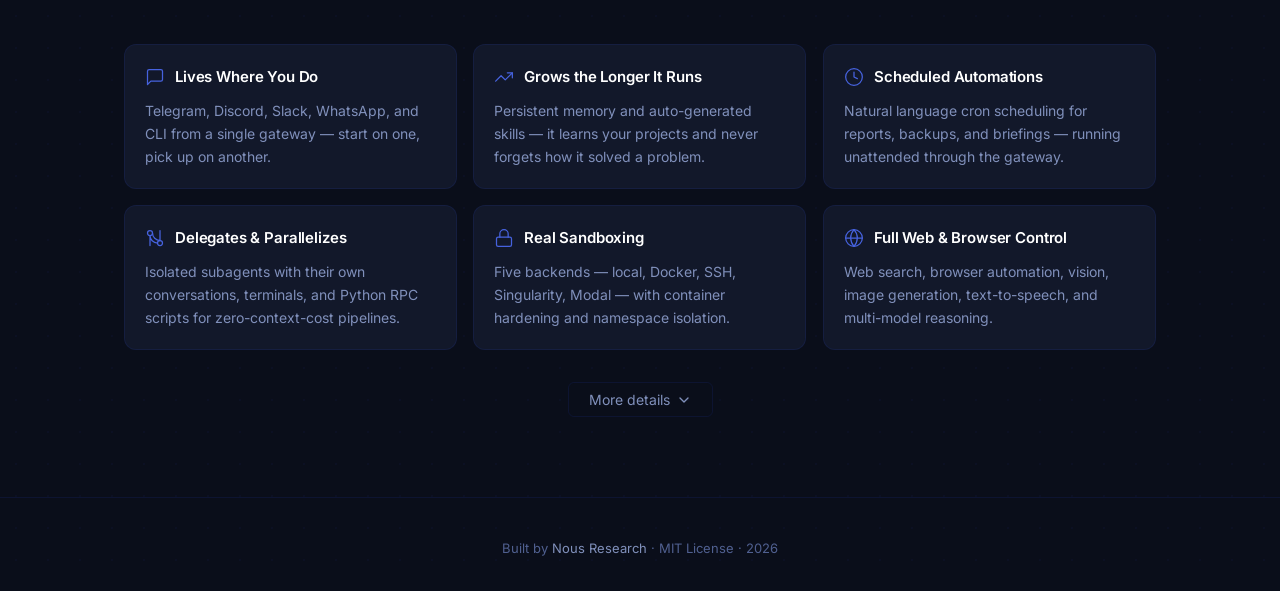
==== commit a29981c9: "feat: improve landing page accessibility (a11y) - Add skip-to-content links on both EN and JA pages " ====
--- a/landingpage/index.html
+++ b/landingpage/index.html
@@ -71,12 +71,13 @@
     </script>
   </head>
   <body>
-    <canvas id="noise-overlay"></canvas>
-
-    <div class="ambient-glow glow-1"></div>
-    <div class="ambient-glow glow-2"></div>
-
-    <nav class="nav">
+    <a href="#main-content" class="skip-link">Skip to content</a>
+    <canvas id="noise-overlay" aria-hidden="true"></canvas>
+
+    <div class="ambient-glow glow-1" aria-hidden="true"></div>
+    <div class="ambient-glow glow-2" aria-hidden="true"></div>
+
+    <nav class="nav" role="navigation" aria-label="Main navigation">
       <div class="nav-inner">
         <a href="#" class="nav-logo">
           <img src="nous-logo.png" alt="Nous Research" class="nav-nous-logo" />
@@ -161,6 +162,7 @@
       </div>
     </nav>
 
+    <main id="main-content">
     <section class="hero">
       <div class="hero-content">
         <div class="hero-badge">
@@ -709,6 +711,8 @@
       </div>
     </section>
 
+    </main>
+
     <footer class="footer">
       <div class="container">
         <p class="footer-copy">
--- a/landingpage/style.css
+++ b/landingpage/style.css
@@ -0,0 +1,1211 @@
+/* =========================================================================
+   Hermes Agent Landing Page
+   Colors: Nous Blue (#3050FF) palette
+   ========================================================================= */
+
+/* --- Reset & Base --- */
+*, *::before, *::after {
+    margin: 0;
+    padding: 0;
+    box-sizing: border-box;
+}
+
+:root {
+    --primary: #3050FF;
+    --primary-light: #5070FF;
+    --primary-dim: #2040CC;
+    --primary-dark: #1E30AA;
+    --bg: #0A0E1A;
+    --bg-card: #12182A;
+    --bg-card-hover: #1A2240;
+    --border: rgba(48, 80, 255, 0.1);
+    --border-hover: rgba(48, 80, 255, 0.22);
+    --text: #E8ECFF;
+    --text-dim: #8090BB;
+    --text-muted: #506090;
+    --font-sans: 'Inter', -apple-system, BlinkMacSystemFont, 'Segoe UI', sans-serif;
+    --font-mono: 'JetBrains Mono', 'Fira Code', 'Cascadia Code', monospace;
+    --container: 1080px;
+    --radius: 12px;
+    --radius-sm: 8px;
+
+    --ease-in-quad: cubic-bezier(.55, .085, .68, .53);
+    --ease-in-cubic: cubic-bezier(.550, .055, .675, .19);
+    --ease-in-quart: cubic-bezier(.895, .03, .685, .22);
+    --ease-in-quint: cubic-bezier(.755, .05, .855, .06);
+    --ease-in-expo: cubic-bezier(.95, .05, .795, .035);
+    --ease-in-circ: cubic-bezier(.6, .04, .98, .335);
+
+    --ease-out-quad: cubic-bezier(.25, .46, .45, .94);
+    --ease-out-cubic: cubic-bezier(.215, .61, .355, 1);
+    --ease-out-quart: cubic-bezier(.165, .84, .44, 1);
+    --ease-out-quint: cubic-bezier(.23, 1, .32, 1);
+    --ease-out-expo: cubic-bezier(.19, 1, .22, 1);
+    --ease-out-circ: cubic-bezier(.075, .82, .165, 1);
+
+    --ease-in-out-quad: cubic-bezier(.455, .03, .515, .955);
+    --ease-in-out-cubic: cubic-bezier(.645, .045, .355, 1);
+    --ease-in-out-quart: cubic-bezier(.77, 0, .175, 1);
+    --ease-in-out-quint: cubic-bezier(.86, 0, .07, 1);
+    --ease-in-out-expo: cubic-bezier(1, 0, 0, 1);
+    --ease-in-out-circ: cubic-bezier(.785, .135, .15, .86);
+}
+
+html {
+    scroll-behavior: smooth;
+    -webkit-font-smoothing: antialiased;
+    -moz-osx-font-smoothing: grayscale;
+    overflow-x: hidden;
+}
+
+body {
+    font-family: var(--font-sans);
+    background: var(--bg);
+    color: var(--text);
+    line-height: 1.6;
+    overflow-x: hidden;
+    width: 100%;
+    max-width: 100vw;
+    background-image: radial-gradient(rgba(48, 80, 255, 0.04) 1px, transparent 1px);
+    background-size: 32px 32px;
+}
+
+a {
+    color: var(--primary);
+    text-decoration: none;
+    transition: color 0.2s var(--ease-out-quad);
+}
+a:hover {
+    color: var(--primary-light);
+}
+
+strong {
+    color: #fff;
+    font-weight: 600;
+}
+
+/* --- Noise Overlay --- */
+#noise-overlay {
+    position: fixed;
+    inset: 0;
+    width: 100%;
+    height: 100%;
+    z-index: 50;
+    pointer-events: none;
+    mix-blend-mode: soft-light;
+}
+
+/* --- Ambient Glow --- */
+.ambient-glow {
+    position: fixed;
+    pointer-events: none;
+    z-index: 0;
+    border-radius: 50%;
+    filter: blur(120px);
+    opacity: 0.15;
+}
+.glow-1 {
+    width: 600px;
+    height: 600px;
+    background: var(--primary);
+    top: -200px;
+    left: -200px;
+    opacity: 0.08;
+}
+.glow-2 {
+    width: 500px;
+    height: 500px;
+    background: var(--primary-dim);
+    bottom: 20%;
+    right: -150px;
+    opacity: 0.06;
+}
+
+/* --- Container --- */
+.container {
+    max-width: var(--container);
+    margin: 0 auto;
+    padding: 0 24px;
+}
+
+/* --- Navigation --- */
+.nav {
+    position: fixed;
+    top: 0;
+    left: 0;
+    right: 0;
+    z-index: 100;
+    background: rgba(7, 7, 13, 0.8);
+    backdrop-filter: blur(20px);
+    -webkit-backdrop-filter: blur(20px);
+    border-bottom: 1px solid var(--border);
+    transition: border-bottom-color 0.3s var(--ease-out-quad);
+}
+
+.nav-inner {
+    max-width: var(--container);
+    margin: 0 auto;
+    padding: 0 24px;
+    height: 60px;
+    display: flex;
+    align-items: center;
+    justify-content: space-between;
+}
+
+.nav-logo {
+    display: flex;
+    align-items: center;
+    gap: 10px;
+    color: var(--text);
+    font-weight: 600;
+    font-size: 15px;
+    transition: color 0.2s var(--ease-out-quad);
+}
+.nav-logo:hover { color: var(--primary-light); }
+
+.nav-nous-logo {
+    width: 22px;
+    height: 22px;
+    border-radius: 4px;
+}
+
+.nav-by {
+    font-weight: 400;
+    color: var(--text-muted);
+    font-size: 13px;
+}
+
+.nav-links {
+    display: flex;
+    align-items: center;
+    gap: 28px;
+}
+
+.nav-links a {
+    color: var(--text-dim);
+    font-size: 14px;
+    font-weight: 500;
+    display: flex;
+    align-items: center;
+    gap: 4px;
+    transition: color 0.2s var(--ease-out-quad);
+}
+.nav-links a:hover { color: #fff; }
+
+.external-icon { opacity: 0.4; }
+
+/* --- Hamburger & Mobile Nav --- */
+.nav-hamburger {
+    display: none;
+    background: none;
+    border: none;
+    cursor: pointer;
+    padding: 6px;
+    width: 34px;
+    height: 34px;
+    flex-direction: column;
+    justify-content: center;
+    gap: 5px;
+}
+
+.hamburger-bar {
+    display: block;
+    width: 20px;
+    height: 2px;
+    background: var(--text-dim);
+    border-radius: 1px;
+    transition: transform 0.25s var(--ease-out-quint), opacity 0.2s var(--ease-out-quad);
+    transform-origin: center;
+}
+
+.nav-hamburger.open .hamburger-bar:nth-child(1) {
+    transform: translateY(7px) rotate(45deg);
+}
+
+.nav-hamburger.open .hamburger-bar:nth-child(2) {
+    opacity: 0;
+}
+
+.nav-hamburger.open .hamburger-bar:nth-child(3) {
+    transform: translateY(-7px) rotate(-45deg);
+}
+
+.nav-mobile {
+    display: none;
+}
+
+.nav-mobile.open {
+    display: flex;
+    flex-direction: column;
+    position: absolute;
+    top: 60px;
+    left: 0;
+    right: 0;
+    background: rgba(7, 7, 13, 0.95);
+    backdrop-filter: blur(20px);
+    -webkit-backdrop-filter: blur(20px);
+    border-bottom: 1px solid var(--border);
+    padding: 16px 24px;
+    gap: 16px;
+}
+
+.nav-mobile a {
+    color: var(--text-dim);
+    font-size: 15px;
+    font-weight: 500;
+    padding: 4px 0;
+    transition: color 0.2s var(--ease-out-quad);
+}
+
+.nav-mobile a:hover {
+    color: #fff;
+}
+
+/* --- Hero --- */
+.hero {
+    position: relative;
+    z-index: 1;
+    min-height: 100vh;
+    display: flex;
+    align-items: center;
+    justify-content: center;
+    padding: 120px 24px 80px;
+    text-align: center;
+}
+
+.hero-content {
+    max-width: 760px;
+}
+
+.hero-badge {
+    display: inline-flex;
+    align-items: center;
+    gap: 8px;
+    padding: 6px 16px;
+    background: rgba(48, 80, 255, 0.08);
+    border: 1px solid rgba(48, 80, 255, 0.18);
+    border-radius: 100px;
+    font-size: 13px;
+    color: var(--text-dim);
+    margin-bottom: 32px;
+    font-weight: 450;
+}
+
+.badge-dot {
+    width: 6px;
+    height: 6px;
+    border-radius: 50%;
+    background: var(--primary);
+    display: inline-block;
+    animation: pulse-dot 2s var(--ease-in-out-quad) infinite;
+}
+
+@keyframes pulse-dot {
+    0%, 100% { opacity: 1; }
+    50% { opacity: 0.3; }
+}
+
+.hero-ascii {
+    margin-bottom: 28px;
+    font-family: 'JetBrains Mono', monospace;
+    font-variant-ligatures: none;
+    font-size: clamp(4px, 0.95vw, 11px);
+    line-height: 1.15;
+    color: var(--primary-light);
+    text-align: center;
+    text-shadow: 0 0 20px rgba(48, 80, 255, 0.3);
+    opacity: 0.85;
+    transition: opacity 0.3s var(--ease-out-cubic);
+    overflow-x: auto;
+    white-space: pre;
+}
+
+.hero-ascii:hover {
+    opacity: 1;
+}
+
+.hero-title {
+    font-size: clamp(36px, 6vw, 56px);
+    font-weight: 700;
+    line-height: 1.15;
+    letter-spacing: -0.03em;
+    margin-bottom: 20px;
+    color: #fff;
+}
+
+.hero-gradient {
+    background: linear-gradient(135deg, var(--primary), var(--primary-light), #90B0FF);
+    -webkit-background-clip: text;
+    -webkit-text-fill-color: transparent;
+    background-clip: text;
+}
+
+.hero-subtitle {
+    font-size: 17px;
+    line-height: 1.7;
+    color: var(--text-dim);
+    max-width: 620px;
+    margin: 0 auto 36px;
+}
+
+.hero-install {
+    margin-bottom: 32px;
+}
+
+/* --- Install Widget (hero tabbed installer) --- */
+.install-widget {
+    max-width: 740px;
+    margin: 0 auto;
+    background: var(--bg-card);
+    border: 1px solid var(--border);
+    border-radius: var(--radius);
+    overflow: hidden;
+    transition: border-color 0.3s var(--ease-out-quad);
+}
+
+.install-widget:hover {
+    border-color: var(--border-hover);
+}
+
+.install-widget-header {
+    display: flex;
+    align-items: center;
+    gap: 16px;
+    padding: 10px 16px;
+    background: rgba(255, 255, 255, 0.02);
+    border-bottom: 1px solid var(--border);
+}
+
+.install-dots {
+    display: flex;
+    gap: 6px;
+    flex-shrink: 0;
+}
+
+.install-dots .dot {
+    width: 10px;
+    height: 10px;
+    border-radius: 50%;
+}
+
+.install-tabs {
+    display: flex;
+    gap: 4px;
+    flex-wrap: wrap;
+}
+
+.install-tab {
+    display: inline-flex;
+    align-items: center;
+    gap: 6px;
+    padding: 5px 14px;
+    border: none;
+    border-radius: 6px;
+    font-family: var(--font-sans);
+    font-size: 12px;
+    font-weight: 500;
+    cursor: pointer;
+    transition: color 0.2s var(--ease-out-quad), background 0.2s var(--ease-out-quad);
+    background: transparent;
+    color: var(--text-muted);
+}
+
+.install-tab:hover {
+    color: var(--text-dim);
+    background: rgba(255, 255, 255, 0.04);
+}
+
+.install-tab.active {
+    background: rgba(48, 80, 255, 0.14);
+    color: var(--primary-light);
+}
+
+.install-tab svg {
+    flex-shrink: 0;
+}
+
+.install-widget-body {
+    display: flex;
+    align-items: center;
+    gap: 10px;
+    padding: 14px 16px;
+    font-family: var(--font-mono);
+    font-size: 13px;
+    color: var(--text);
+    overflow-x: auto;
+}
+
+.install-prompt {
+    color: var(--primary-light);
+    font-weight: 600;
+    flex-shrink: 0;
+    opacity: 0.7;
+}
+
+.install-widget-body code {
+    flex: 1;
+    white-space: nowrap;
+    overflow: hidden;
+    text-overflow: ellipsis;
+    text-align: left;
+    transition: opacity 0.15s var(--ease-out-quad);
+}
+
+/* --- Code block tabs (install step section) --- */
+.code-tabs {
+    display: flex;
+    gap: 2px;
+}
+
+.code-tab {
+    padding: 3px 10px;
+    border: none;
+    border-radius: 4px;
+    font-family: var(--font-mono);
+    font-size: 11px;
+    font-weight: 500;
+    cursor: pointer;
+    transition: color 0.2s var(--ease-out-quad), background 0.2s var(--ease-out-quad);
+    background: transparent;
+    color: var(--text-muted);
+}
+
+.code-tab:hover {
+    color: var(--text-dim);
+    background: rgba(255, 255, 255, 0.04);
+}
+
+.code-tab.active {
+    background: rgba(48, 80, 255, 0.12);
+    color: var(--primary-light);
+}
+
+.copy-btn {
+    flex-shrink: 0;
+    display: flex;
+    align-items: center;
+    gap: 6px;
+    background: none;
+    border: none;
+    color: var(--text-dim);
+    cursor: pointer;
+    padding: 4px 8px;
+    border-radius: 6px;
+    font-family: var(--font-sans);
+    font-size: 12px;
+    transition: color 0.2s var(--ease-out-quad), background 0.2s var(--ease-out-quad);
+}
+.copy-btn:hover {
+    color: var(--primary-light);
+    background: rgba(48, 80, 255, 0.1);
+}
+.copy-btn:active {
+    transform: scale(0.95);
+}
+
+.install-note {
+    font-size: 13px;
+    color: var(--text-muted);
+    margin-top: 12px;
+}
+
+.hero-links {
+    display: flex;
+    gap: 12px;
+    justify-content: center;
+    flex-wrap: wrap;
+}
+
+.btn {
+    display: inline-flex;
+    align-items: center;
+    gap: 8px;
+    padding: 11px 24px;
+    border-radius: var(--radius);
+    font-size: 14px;
+    font-weight: 550;
+    transition: background 0.25s var(--ease-out-quint), border-color 0.25s var(--ease-out-quad), color 0.2s var(--ease-out-quad), transform 0.25s var(--ease-out-quint);
+    border: 1px solid transparent;
+    will-change: transform;
+}
+
+.btn-primary {
+    background: rgba(48, 80, 255, 0.12);
+    color: var(--primary-light);
+    border-color: rgba(48, 80, 255, 0.25);
+}
+.btn-primary:hover {
+    background: rgba(48, 80, 255, 0.22);
+    border-color: rgba(48, 80, 255, 0.4);
+    color: #fff;
+}
+
+@media (hover: hover) and (pointer: fine) {
+    .btn-primary:hover {
+        transform: translateY(-1px);
+    }
+}
+.btn:active {
+    transform: scale(0.97);
+}
+
+/* --- Sections --- */
+.section {
+    position: relative;
+    z-index: 1;
+    padding: 80px 0;
+}
+
+.section-header {
+    display: flex;
+    align-items: center;
+    justify-content: center;
+    gap: 12px;
+    margin-bottom: 48px;
+}
+
+.section-header h2 {
+    font-size: 28px;
+    font-weight: 650;
+    color: #fff;
+    letter-spacing: -0.02em;
+}
+
+.section-desc {
+    color: var(--text-dim);
+    font-size: 16px;
+    line-height: 1.7;
+    max-width: 640px;
+    margin: 0 auto 40px;
+    text-align: center;
+}
+
+/* --- Features Grid --- */
+.features-grid {
+    display: grid;
+    grid-template-columns: repeat(3, 1fr);
+    gap: 16px;
+}
+
+.feature-card {
+    background: var(--bg-card);
+    border: 1px solid var(--border);
+    border-radius: var(--radius);
+    padding: 20px;
+    transition: border-color 0.3s var(--ease-out-quad), background 0.3s var(--ease-out-quad), transform 0.3s var(--ease-out-quint);
+    will-change: transform;
+}
+
+.feature-card:hover {
+    border-color: var(--border-hover);
+    background: var(--bg-card-hover);
+}
+
+@media (hover: hover) and (pointer: fine) {
+    .feature-card:hover {
+        transform: translateY(-2px);
+    }
+}
+
+.feature-header {
+    display: flex;
+    align-items: center;
+    gap: 10px;
+    margin-bottom: 10px;
+}
+
+.feature-icon {
+    color: var(--primary-light);
+    opacity: 0.85;
+    flex-shrink: 0;
+    display: flex;
+    line-height: 0;
+}
+
+.feature-card h3 {
+    font-size: 15px;
+    font-weight: 600;
+    color: #fff;
+    letter-spacing: -0.01em;
+}
+
+.feature-card p {
+    font-size: 14px;
+    color: var(--text-dim);
+    line-height: 1.65;
+}
+
+/* --- Terminal Demo --- */
+.section-demo {
+    padding-bottom: 60px;
+    border-top: 1px solid var(--border);
+    border-bottom: 1px solid var(--border);
+}
+
+.terminal-window {
+    background: #0c0c14;
+    border: 1px solid var(--border);
+    border-radius: var(--radius);
+    overflow: hidden;
+    max-width: 800px;
+    margin: 0 auto;
+}
+
+.terminal-header {
+    display: flex;
+    align-items: center;
+    padding: 12px 16px;
+    background: rgba(255, 255, 255, 0.02);
+    border-bottom: 1px solid var(--border);
+    gap: 12px;
+}
+
+.terminal-dots {
+    display: flex;
+    gap: 6px;
+}
+
+.dot {
+    width: 10px;
+    height: 10px;
+    border-radius: 50%;
+}
+.dot-red { background: #ff5f57; }
+.dot-yellow { background: #febc2e; }
+.dot-green { background: #28c840; }
+
+.terminal-title {
+    font-family: var(--font-mono);
+    font-size: 12px;
+    color: var(--text-muted);
+}
+
+.terminal-body {
+    padding: 20px 24px;
+    height: 340px;
+    font-family: var(--font-mono);
+    font-size: 13px;
+    line-height: 1.7;
+    white-space: pre-wrap;
+    overflow-y: auto;
+    overflow-x: hidden;
+}
+
+.terminal-cursor {
+    animation: blink 1s step-end infinite;
+    color: var(--primary-light);
+    opacity: 0.8;
+}
+
+@keyframes blink {
+    0%, 100% { opacity: 0.8; }
+    50% { opacity: 0; }
+}
+
+/* Terminal demo colors */
+.t-prompt { color: var(--primary-light); }
+.t-cmd { color: #fff; }
+.t-dim { color: var(--text-muted); }
+.t-text { color: var(--text-dim); }
+.t-green { color: #4ade80; }
+.t-blue { color: #60a5fa; }
+.t-accent { color: var(--primary-light); }
+.t-highlight { color: #90B0FF; }
+.t-tool { color: var(--text-muted); }
+
+/* --- Specs Toggle --- */
+.features-more {
+    text-align: center;
+    margin-top: 32px;
+}
+
+.more-toggle {
+    background: none;
+    border: 1px solid var(--border);
+    color: var(--text-dim);
+    font-size: 14px;
+    font-family: inherit;
+    padding: 8px 20px;
+    border-radius: 6px;
+    cursor: pointer;
+    display: inline-flex;
+    align-items: center;
+    gap: 6px;
+    transition: color 0.2s var(--ease-out-quad), border-color 0.2s var(--ease-out-quad);
+}
+
+.more-toggle:hover {
+    color: var(--primary-light);
+    border-color: var(--primary-light);
+}
+.more-toggle:active {
+    transform: scale(0.97);
+}
+
+.more-chevron {
+    transition: transform 0.3s var(--ease-in-out-cubic);
+}
+
+.more-toggle.open .more-chevron {
+    transform: rotate(180deg);
+}
+
+.specs-wrapper {
+    max-height: 0;
+    overflow: hidden;
+    transition: max-height 0.4s var(--ease-out-quart), opacity 0.3s var(--ease-out-quad);
+    opacity: 0;
+}
+
+.specs-wrapper.open {
+    opacity: 1;
+}
+
+/* --- Specs --- */
+.section-specs {
+}
+
+.specs-list {
+    max-width: 720px;
+    margin: 0 auto;
+    padding-top: 24px;
+}
+
+.spec-row {
+    display: grid;
+    grid-template-columns: 120px 1fr;
+    gap: 24px;
+    padding: 24px 0;
+    border-bottom: 1px solid var(--border);
+}
+
+.spec-row:last-child {
+    border-bottom: none;
+}
+
+.spec-label {
+    font-size: 14px;
+    font-weight: 600;
+    color: var(--primary-light);
+    padding-top: 2px;
+}
+
+.spec-value {
+    font-size: 15px;
+    color: var(--text-dim);
+    line-height: 1.7;
+}
+
+.spec-value a {
+    color: var(--text);
+    border-bottom: 1px solid var(--border-hover);
+    transition: border-color 0.2s var(--ease-out-quad), color 0.2s var(--ease-out-quad);
+}
+
+.spec-value a:hover {
+    color: var(--primary-light);
+    border-color: var(--primary-light);
+}
+
+/* --- Install Section --- */
+.section-install {
+    border-top: 1px solid var(--border);
+}
+
+.install-steps {
+    display: grid;
+    gap: 28px;
+    max-width: 640px;
+    margin: 0 auto;
+}
+
+.install-step {
+    display: flex;
+    gap: 20px;
+}
+
+.step-number {
+    flex-shrink: 0;
+    width: 32px;
+    height: 32px;
+    display: flex;
+    align-items: center;
+    justify-content: center;
+    background: rgba(48, 80, 255, 0.1);
+    border: 1px solid rgba(48, 80, 255, 0.2);
+    border-radius: 50%;
+    font-size: 14px;
+    font-weight: 600;
+    color: var(--primary-light);
+    margin-top: 2px;
+}
+
+.step-content {
+    flex: 1;
+    min-width: 0;
+}
+
+.step-content h4 {
+    font-size: 16px;
+    font-weight: 600;
+    color: #fff;
+    margin-bottom: 10px;
+}
+
+.step-optional {
+    font-size: 12px;
+    font-weight: 400;
+    color: var(--text-muted);
+}
+
+.step-note {
+    font-size: 13px;
+    color: var(--text-muted);
+    margin-top: 8px;
+}
+
+.code-block {
+    background: #0c0c14;
+    border: 1px solid var(--border);
+    border-radius: var(--radius-sm);
+    overflow: hidden;
+}
+
+.code-block-sm {
+    max-width: 640px;
+}
+
+.code-header {
+    display: flex;
+    justify-content: space-between;
+    align-items: center;
+    padding: 8px 14px;
+    background: rgba(255, 255, 255, 0.02);
+    border-bottom: 1px solid var(--border);
+    font-family: var(--font-mono);
+    font-size: 11px;
+    color: var(--text-muted);
+}
+
+.code-block pre {
+    padding: 14px 16px;
+    font-family: var(--font-mono);
+    font-size: 13px;
+    line-height: 1.6;
+    color: var(--text);
+    overflow-x: auto;
+    white-space: pre-wrap;
+    word-break: break-all;
+}
+
+.code-comment {
+    color: var(--text-muted);
+}
+
+.install-windows {
+    margin-top: 48px;
+    padding-top: 32px;
+    border-top: 1px solid var(--border);
+    max-width: 640px;
+    margin-left: auto;
+    margin-right: auto;
+}
+
+.install-windows p {
+    font-size: 14px;
+    color: var(--text-dim);
+    margin-bottom: 12px;
+}
+
+/* --- Footer --- */
+.footer {
+    position: relative;
+    z-index: 1;
+    padding: 40px 0 32px;
+    border-top: 1px solid var(--border);
+}
+
+.footer-copy {
+    text-align: center;
+    font-size: 13px;
+    color: var(--text-muted);
+}
+
+.footer-copy a {
+    color: var(--text-dim);
+    transition: color 0.2s var(--ease-out-quad);
+}
+
+.footer-copy a:hover {
+    color: var(--primary-light);
+}
+
+/* --- Scroll Animations --- */
+.fade-in {
+    opacity: 0;
+    transform: translateY(20px);
+    transition: opacity 0.6s var(--ease-out-quart), transform 0.6s var(--ease-out-quart);
+    will-change: transform, opacity;
+}
+
+.fade-in.visible {
+    opacity: 1;
+    transform: translateY(0);
+}
+
+/* --- Responsive --- */
+
+/* Clamp ambient glows so they can't cause horizontal scroll */
+@media (max-width: 900px) {
+    .ambient-glow { display: none; }
+
+    .features-grid {
+        grid-template-columns: repeat(2, 1fr);
+    }
+
+}
+
+@media (max-width: 640px) {
+    /* --- Global mobile --- */
+    .container {
+        padding: 0 16px;
+    }
+
+    .section {
+        padding: 50px 0;
+    }
+
+    .section-header {
+        margin-bottom: 32px;
+    }
+
+    .section-header h2 {
+        font-size: 20px;
+    }
+
+    .section-desc {
+        font-size: 14px;
+    }
+
+    /* --- Nav --- */
+    .nav-inner {
+        padding: 0 16px;
+    }
+
+    .nav-links {
+        display: none;
+    }
+
+    .nav-hamburger {
+        display: flex;
+    }
+
+    /* --- Hero --- */
+    .hero {
+        padding: 90px 16px 50px;
+        min-height: auto;
+    }
+
+    .hero-content {
+        max-width: 100%;
+    }
+
+    .hero-badge {
+        font-size: 11px;
+        padding: 5px 12px;
+        margin-bottom: 24px;
+    }
+
+    .hero-ascii {
+        font-size: 3.5px;
+    }
+
+    .hero-title {
+        font-size: 26px;
+        margin-bottom: 14px;
+    }
+
+    .hero-subtitle {
+        font-size: 14px;
+        line-height: 1.6;
+        margin: 0 auto 28px;
+    }
+
+    .install-widget-body {
+        font-size: 10px;
+        padding: 10px 12px;
+    }
+
+    .install-widget-body code {
+        overflow: hidden;
+        text-overflow: ellipsis;
+        display: block;
+    }
+
+    .install-widget-header {
+        padding: 8px 12px;
+        gap: 10px;
+    }
+
+    .install-tabs {
+        gap: 2px;
+    }
+
+    .install-tab {
+        padding: 4px 10px;
+        font-size: 11px;
+    }
+
+    .install-tab svg {
+        display: none;
+    }
+
+    .copy-btn {
+        padding: 3px 6px;
+    }
+
+    .copy-btn .copy-text { display: none; }
+
+    .install-note {
+        font-size: 11px;
+    }
+
+    .hero-links {
+        flex-direction: column;
+        align-items: stretch;
+    }
+
+    .hero-links .btn {
+        justify-content: center;
+    }
+
+    /* --- Grids → single column --- */
+    .features-grid {
+        grid-template-columns: 1fr;
+    }
+
+    .spec-row {
+        grid-template-columns: 1fr;
+        gap: 6px;
+        padding: 18px 0;
+    }
+
+    .feature-card {
+        padding: 16px 18px;
+    }
+
+    .feature-card p {
+        font-size: 13px;
+        line-height: 1.5;
+    }
+
+    /* --- Terminal demo --- */
+    .terminal-body {
+        font-size: 11px;
+        padding: 14px;
+        height: 260px;
+    }
+
+    /* --- Install steps --- */
+    .install-steps {
+        max-width: 100%;
+    }
+
+    .install-step {
+        gap: 14px;
+    }
+
+    .step-number {
+        width: 28px;
+        height: 28px;
+        font-size: 13px;
+    }
+
+    .code-block pre {
+        font-size: 11px;
+        word-break: break-all;
+    }
+
+    .install-windows {
+        max-width: 100%;
+    }
+
+    /* --- Footer --- */
+    .footer {
+        padding: 32px 0 24px;
+    }
+
+}
+
+/* --- Reduced Motion --- */
+@media (prefers-reduced-motion: reduce) {
+    *, *::before, *::after {
+        animation-duration: 0.01ms !important;
+        animation-iteration-count: 1 !important;
+        transition-duration: 0.01ms !important;
+    }
+
+    .fade-in {
+        opacity: 1;
+        transform: none;
+    }
+
+    .hero-ascii {
+        opacity: 0.85;
+    }
+}
+
+/* --- Skip Link (a11y) --- */
+.skip-link {
+    position: absolute;
+    top: -100px;
+    left: 16px;
+    z-index: 9999;
+    padding: 12px 24px;
+    background: var(--primary);
+    color: #fff;
+    font-size: 14px;
+    font-weight: 600;
+    border-radius: var(--radius-sm);
+    text-decoration: none;
+    transition: top 0.2s var(--ease-out-quad);
+}
+
+.skip-link:focus {
+    top: 12px;
+    color: #fff;
+}
+
+/* --- Focus Styles (a11y) --- */
+:focus-visible {
+    outline: 2px solid var(--primary-light);
+    outline-offset: 2px;
+}
+
+button:focus-visible,
+a:focus-visible {
+    outline: 2px solid var(--primary-light);
+    outline-offset: 2px;
+}
+
+/* --- Selection --- */
+::selection {
+    background: rgba(48, 80, 255, 0.25);
+    color: #fff;
+}
+
+/* --- Scrollbar --- */
+::-webkit-scrollbar {
+    width: 6px;
+    height: 6px;
+}
+::-webkit-scrollbar-track {
+    background: var(--bg);
+}
+::-webkit-scrollbar-thumb {
+    background: var(--border-hover);
+    border-radius: 3px;
+}
+::-webkit-scrollbar-thumb:hover {
+    background: var(--primary-dim);
+}
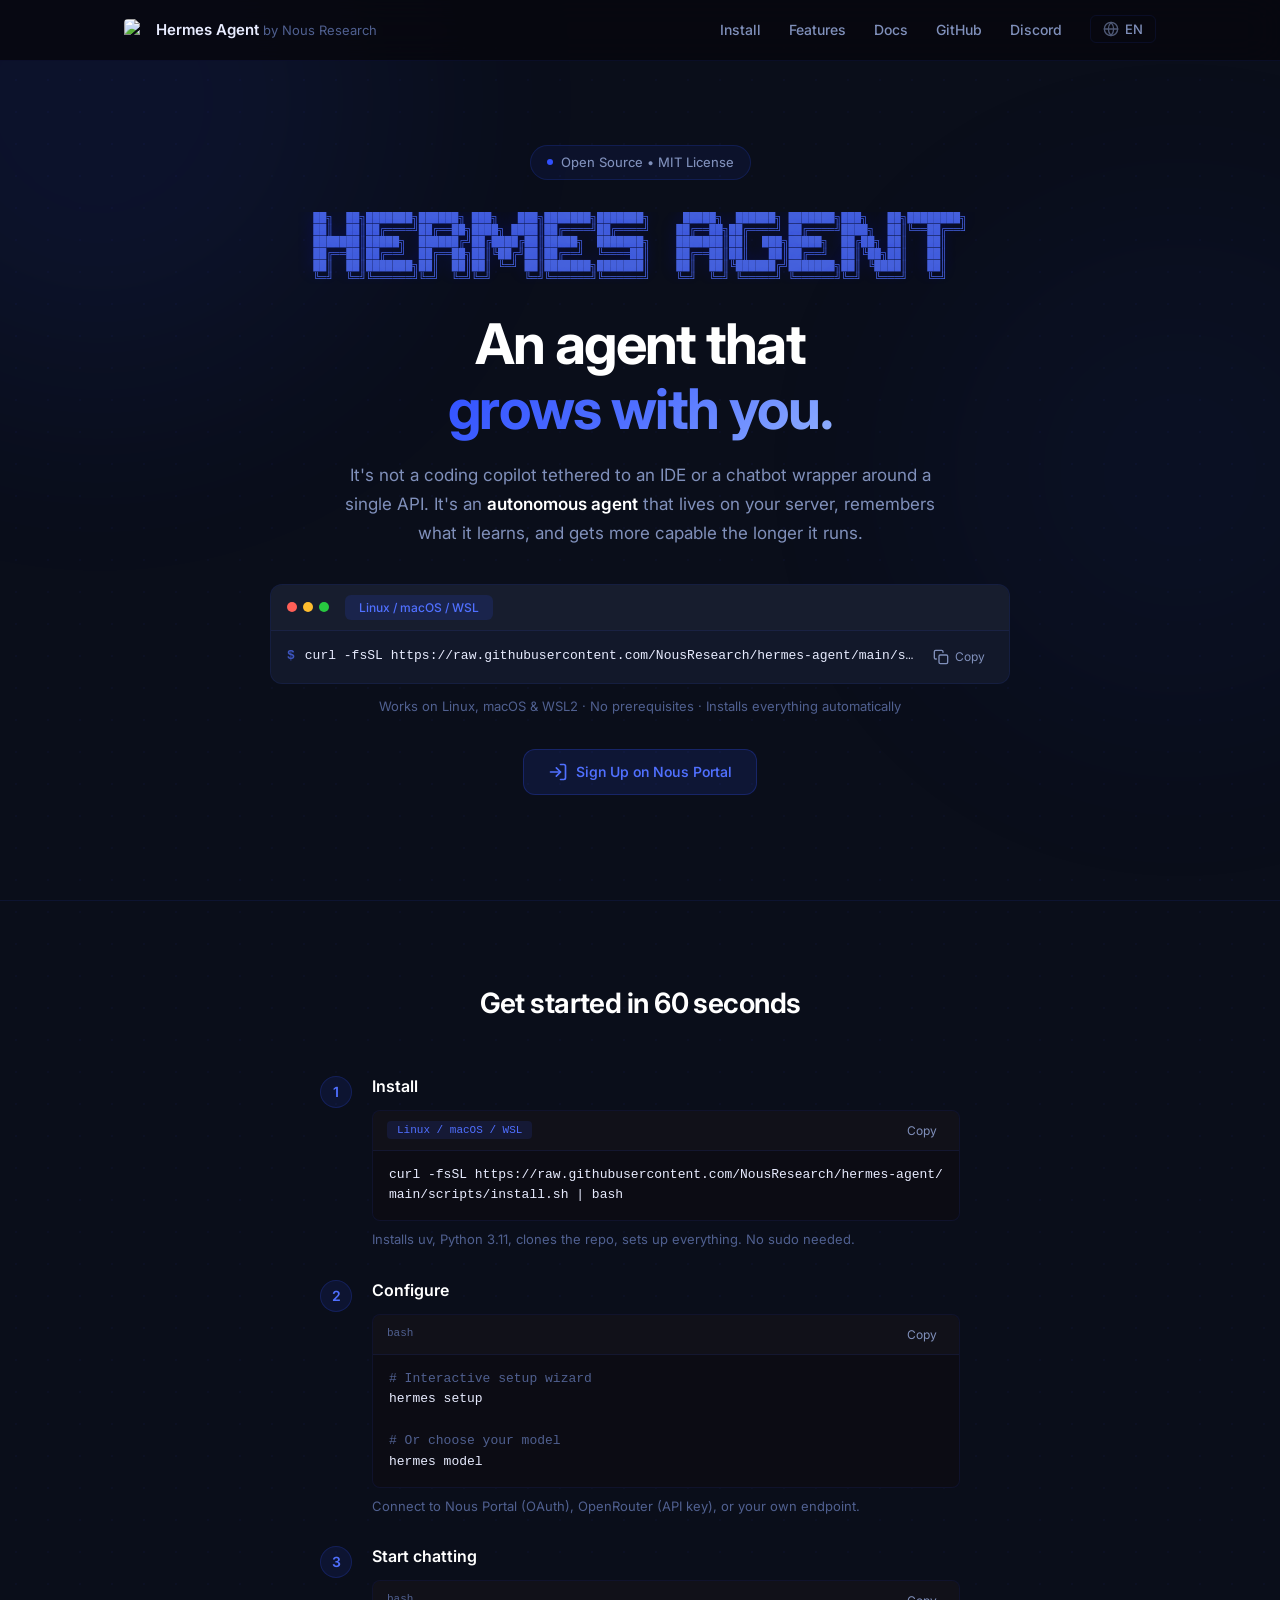
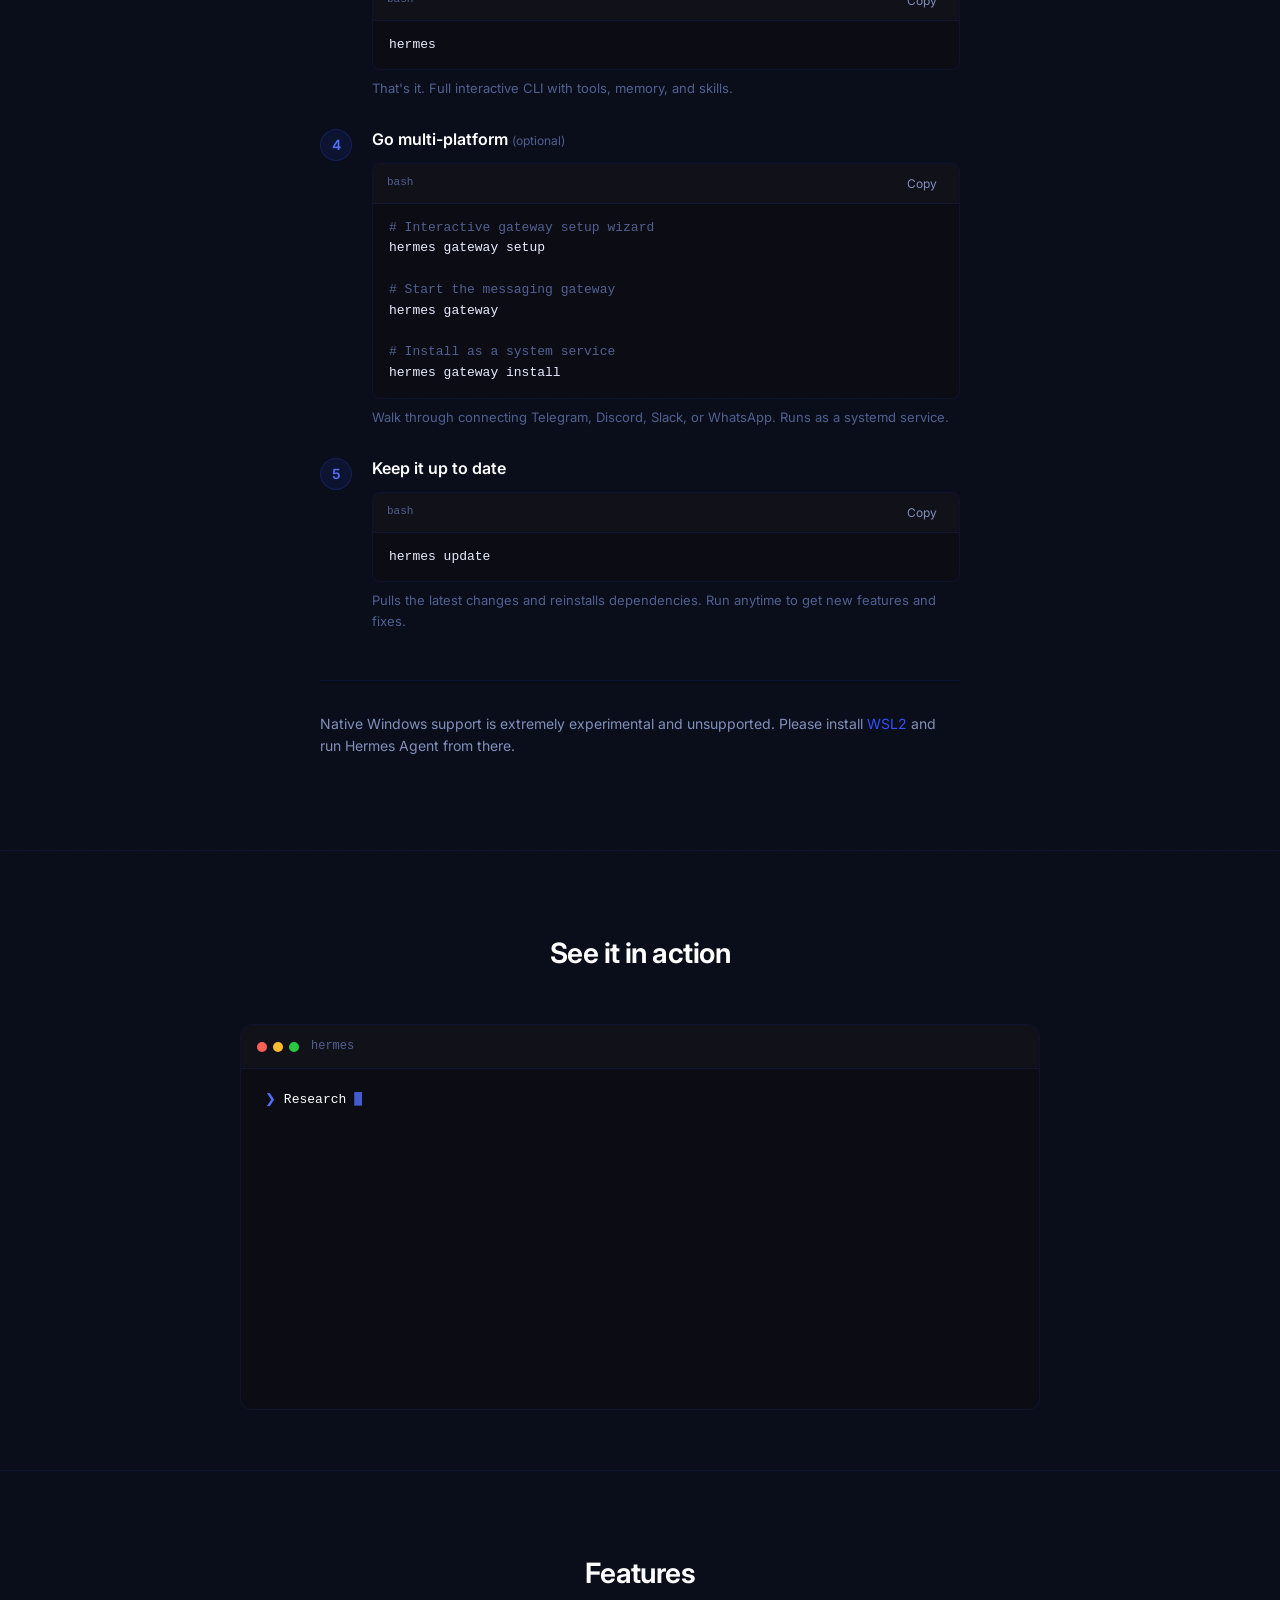
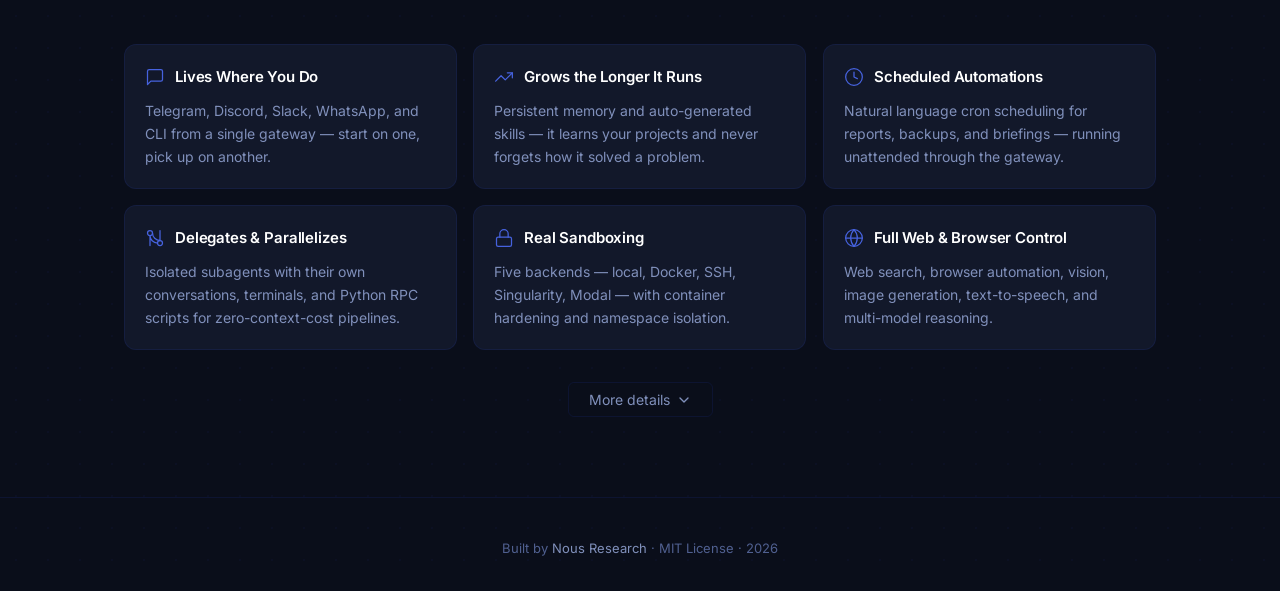
==== commit b95dea24: "feat: add Japanese security policy and landing page perf hints - SECURITY.ja.md: Japanese translatio" ====
--- a/landingpage/index.html
+++ b/landingpage/index.html
@@ -29,6 +29,7 @@
 
     <link rel="preconnect" href="https://fonts.googleapis.com" />
     <link rel="preconnect" href="https://fonts.gstatic.com" crossorigin />
+    <link rel="dns-prefetch" href="https://cdnjs.cloudflare.com" />
     <link
       href="https://fonts.googleapis.com/css2?family=Inter:wght@300;400;500;600;700&family=JetBrains+Mono:wght@400;500&display=swap"
       rel="stylesheet"
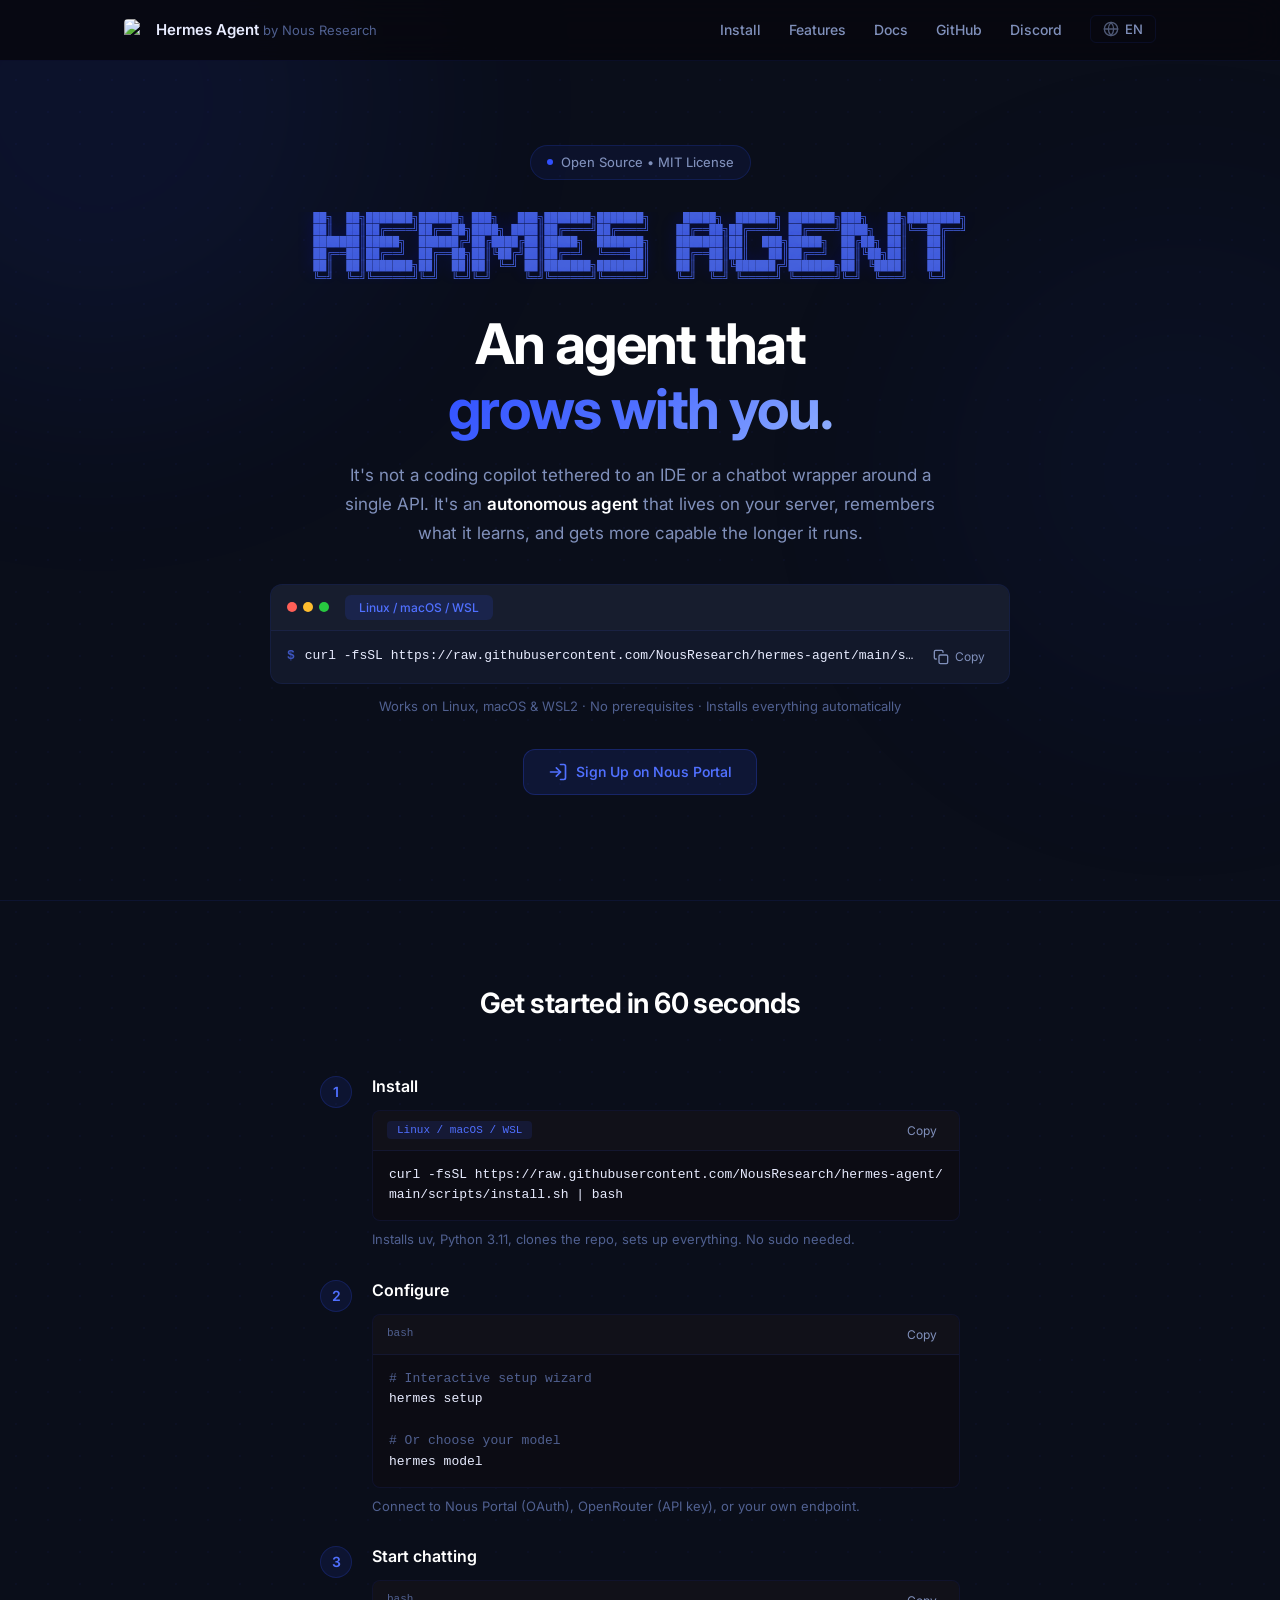
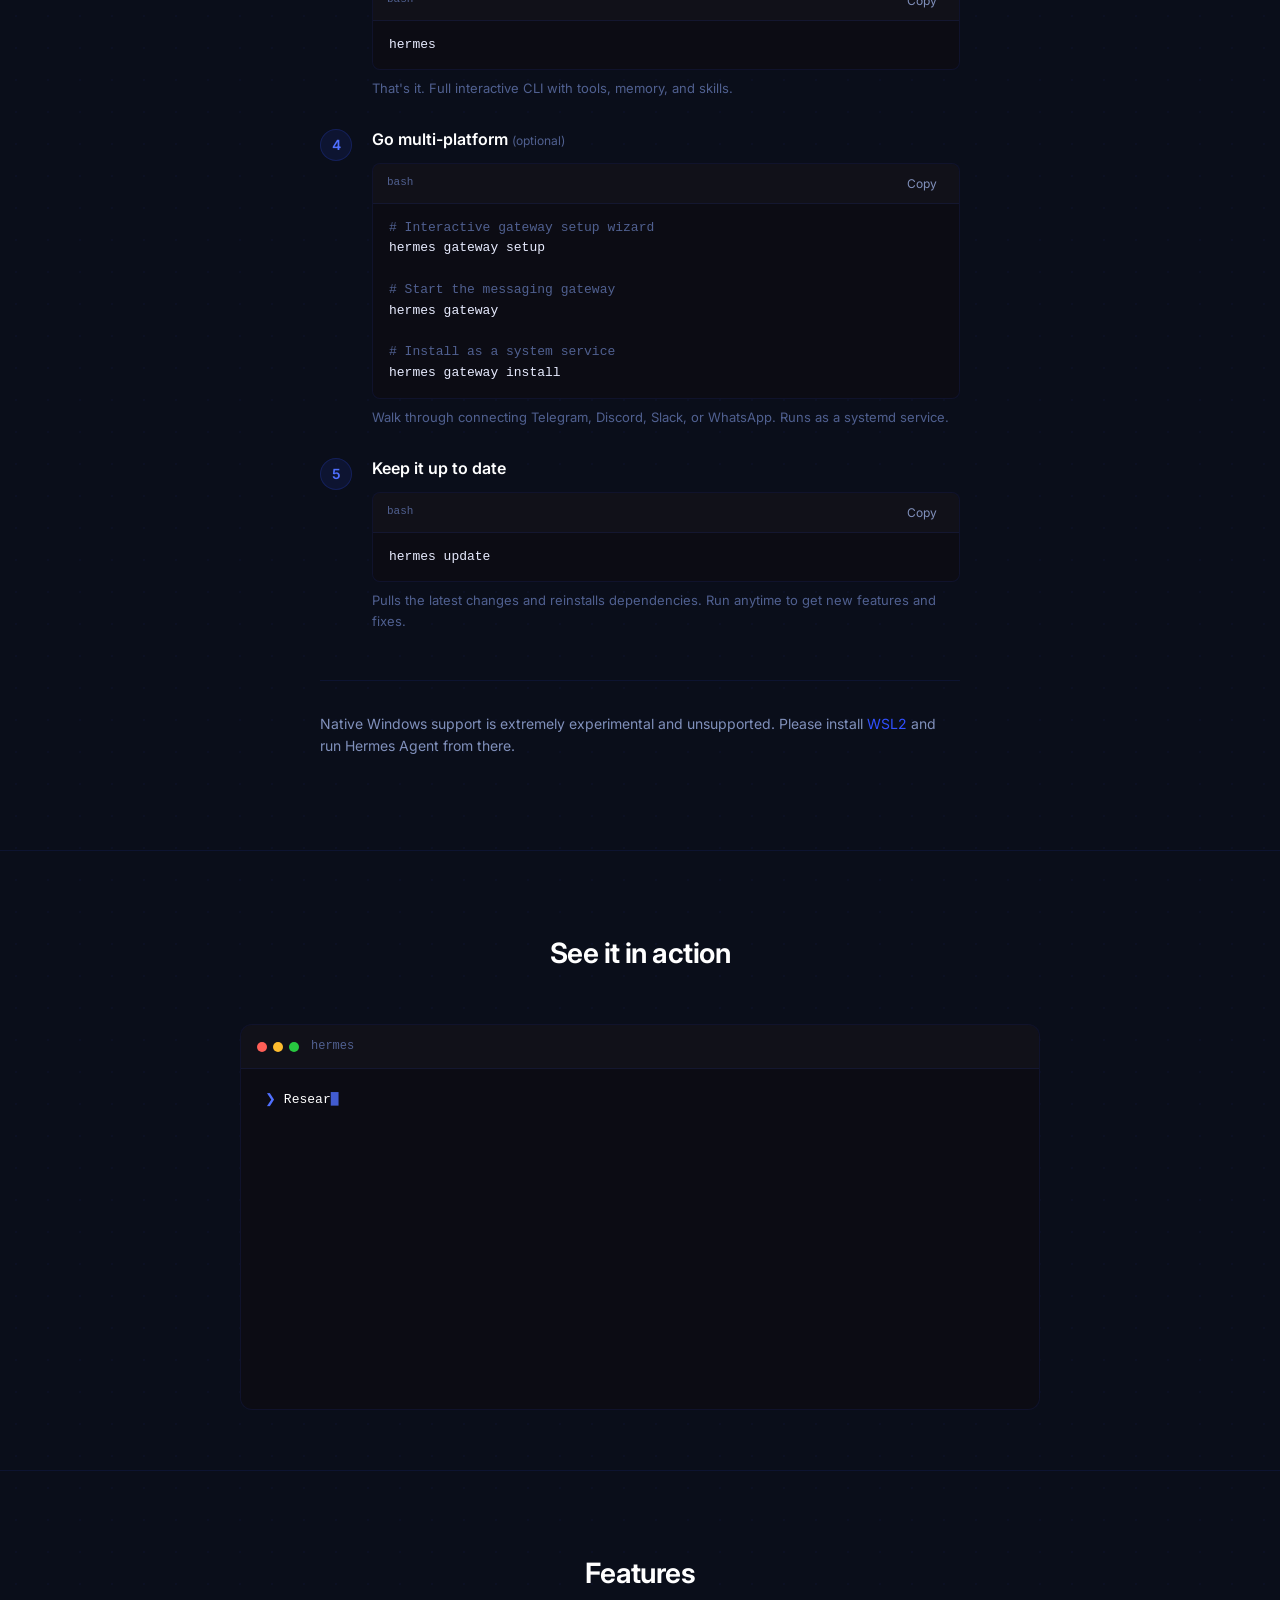
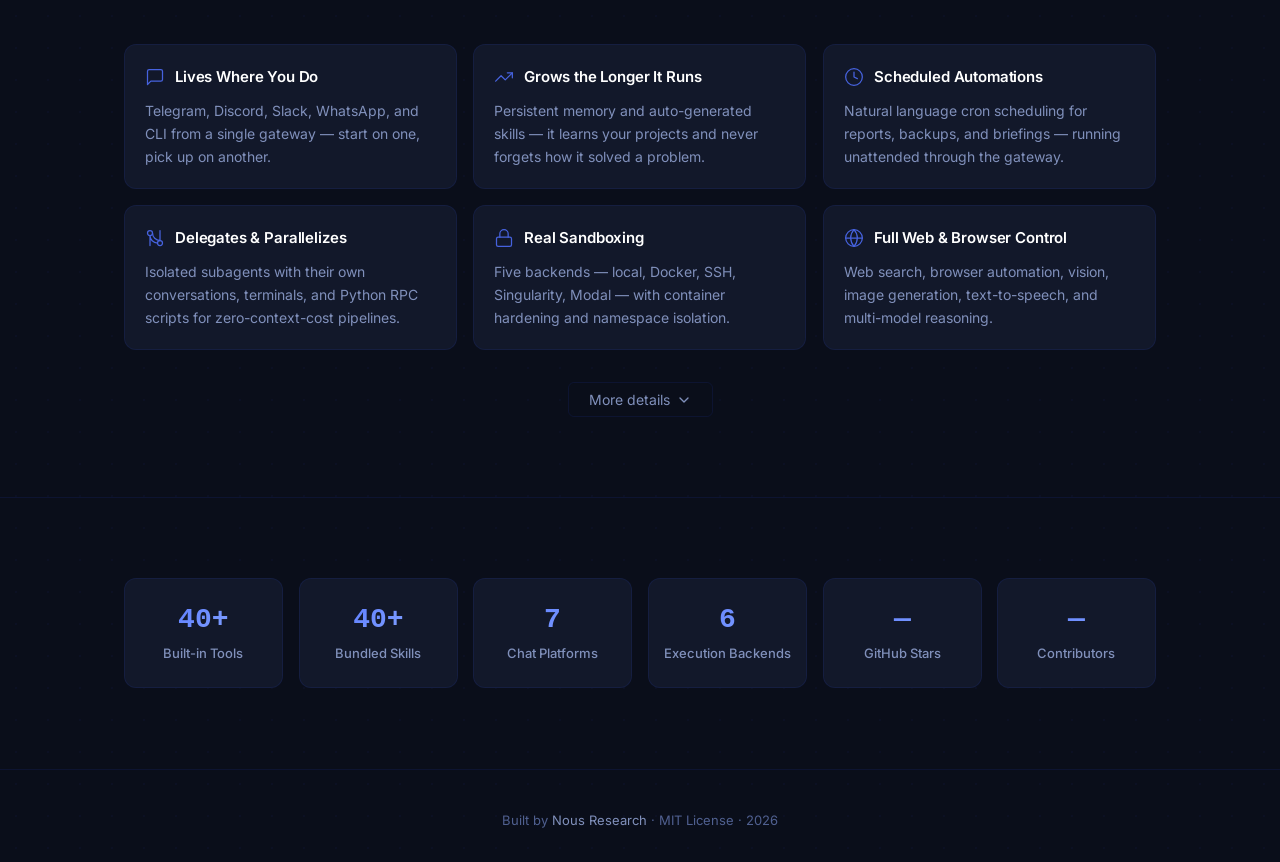
==== commit 676c8108: "feat: add stats section with live GitHub star/contributor counts - Add stats grid showing tools, ski" ====
--- a/landingpage/index.html
+++ b/landingpage/index.html
@@ -712,6 +712,38 @@
       </div>
     </section>
 
+    <!-- Stats -->
+    <section class="section section-stats" id="stats">
+      <div class="container">
+        <div class="stats-grid">
+          <div class="stat-card">
+            <div class="stat-number">40+</div>
+            <div class="stat-label">Built-in Tools</div>
+          </div>
+          <div class="stat-card">
+            <div class="stat-number">40+</div>
+            <div class="stat-label">Bundled Skills</div>
+          </div>
+          <div class="stat-card">
+            <div class="stat-number">7</div>
+            <div class="stat-label">Chat Platforms</div>
+          </div>
+          <div class="stat-card">
+            <div class="stat-number">6</div>
+            <div class="stat-label">Execution Backends</div>
+          </div>
+          <div class="stat-card">
+            <div class="stat-number" id="gh-stars" data-repo="NousResearch/hermes-agent">—</div>
+            <div class="stat-label">GitHub Stars</div>
+          </div>
+          <div class="stat-card">
+            <div class="stat-number" id="gh-contributors">—</div>
+            <div class="stat-label">Contributors</div>
+          </div>
+        </div>
+      </div>
+    </section>
+
     </main>
 
     <footer class="footer">
--- a/landingpage/style.css
+++ b/landingpage/style.css
@@ -917,6 +917,74 @@
     margin-bottom: 12px;
 }
 
+/* --- Stats --- */
+.section-stats {
+    border-top: 1px solid var(--border);
+}
+
+.stats-grid {
+    display: grid;
+    grid-template-columns: repeat(6, 1fr);
+    gap: 16px;
+    text-align: center;
+}
+
+.stat-card {
+    padding: 24px 12px;
+    background: var(--bg-card);
+    border: 1px solid var(--border);
+    border-radius: var(--radius);
+    transition: border-color 0.3s var(--ease-out-quad);
+}
+
+.stat-card:hover {
+    border-color: var(--border-hover);
+}
+
+.stat-number {
+    font-size: 28px;
+    font-weight: 700;
+    color: #fff;
+    font-family: var(--font-mono);
+    line-height: 1.2;
+    margin-bottom: 6px;
+    background: linear-gradient(135deg, var(--primary-light), #90B0FF);
+    -webkit-background-clip: text;
+    -webkit-text-fill-color: transparent;
+    background-clip: text;
+}
+
+.stat-label {
+    font-size: 13px;
+    color: var(--text-dim);
+    font-weight: 500;
+}
+
+@media (max-width: 900px) {
+    .stats-grid {
+        grid-template-columns: repeat(3, 1fr);
+    }
+}
+
+@media (max-width: 640px) {
+    .stats-grid {
+        grid-template-columns: repeat(2, 1fr);
+        gap: 10px;
+    }
+
+    .stat-card {
+        padding: 18px 10px;
+    }
+
+    .stat-number {
+        font-size: 22px;
+    }
+
+    .stat-label {
+        font-size: 11px;
+    }
+}
+
 /* --- Footer --- */
 .footer {
     position: relative;
